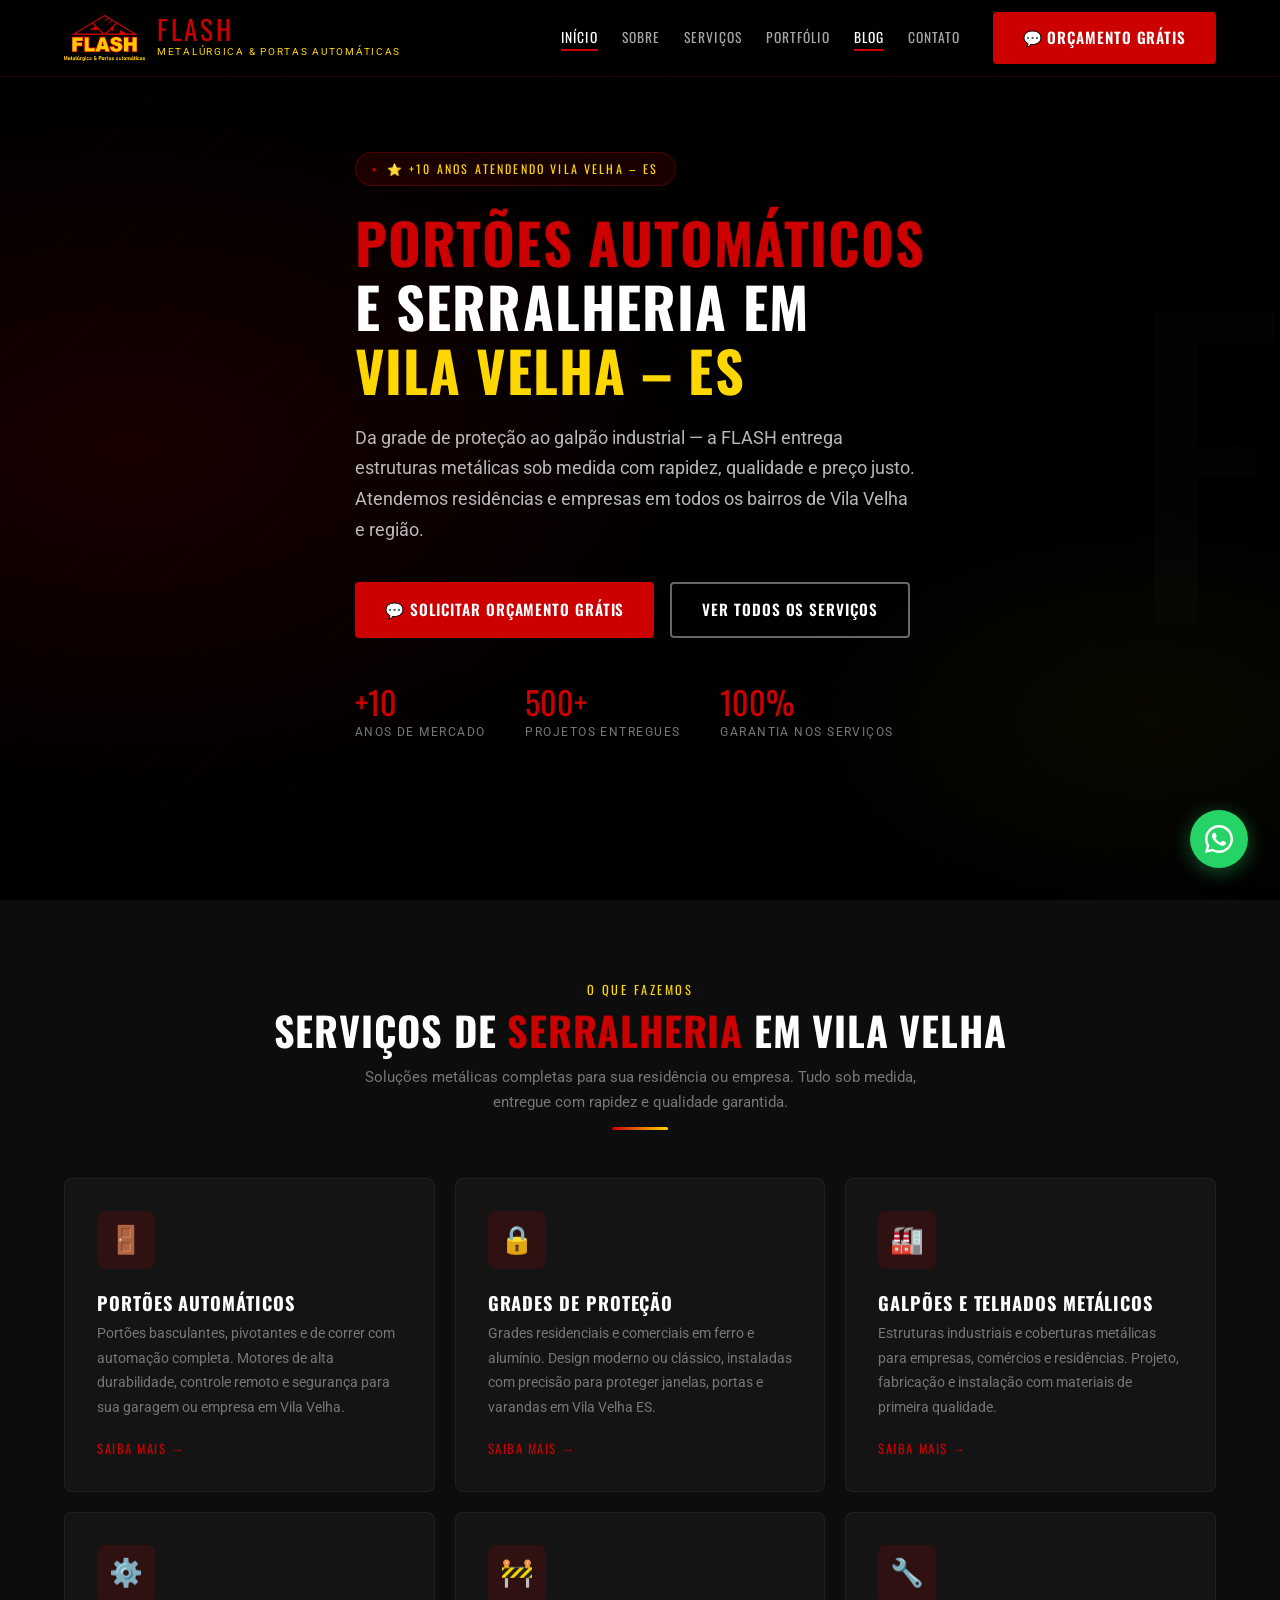
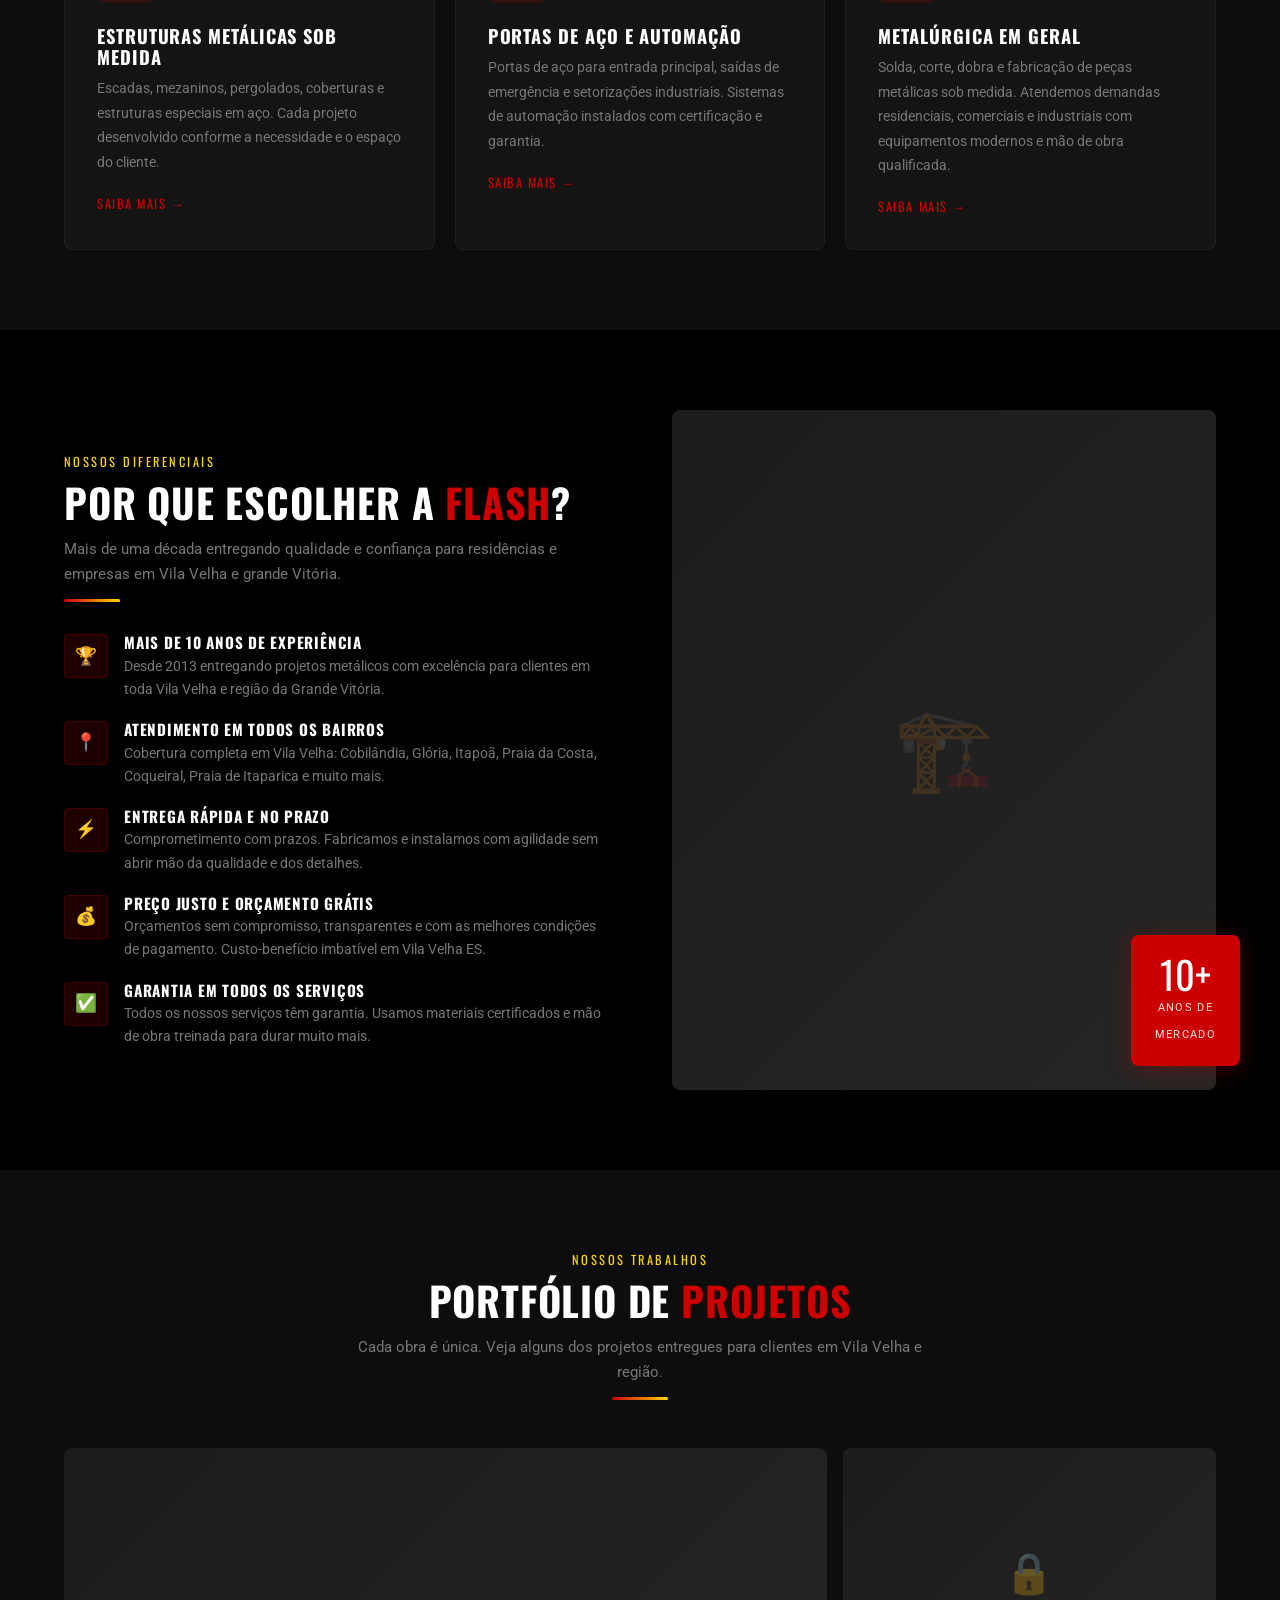
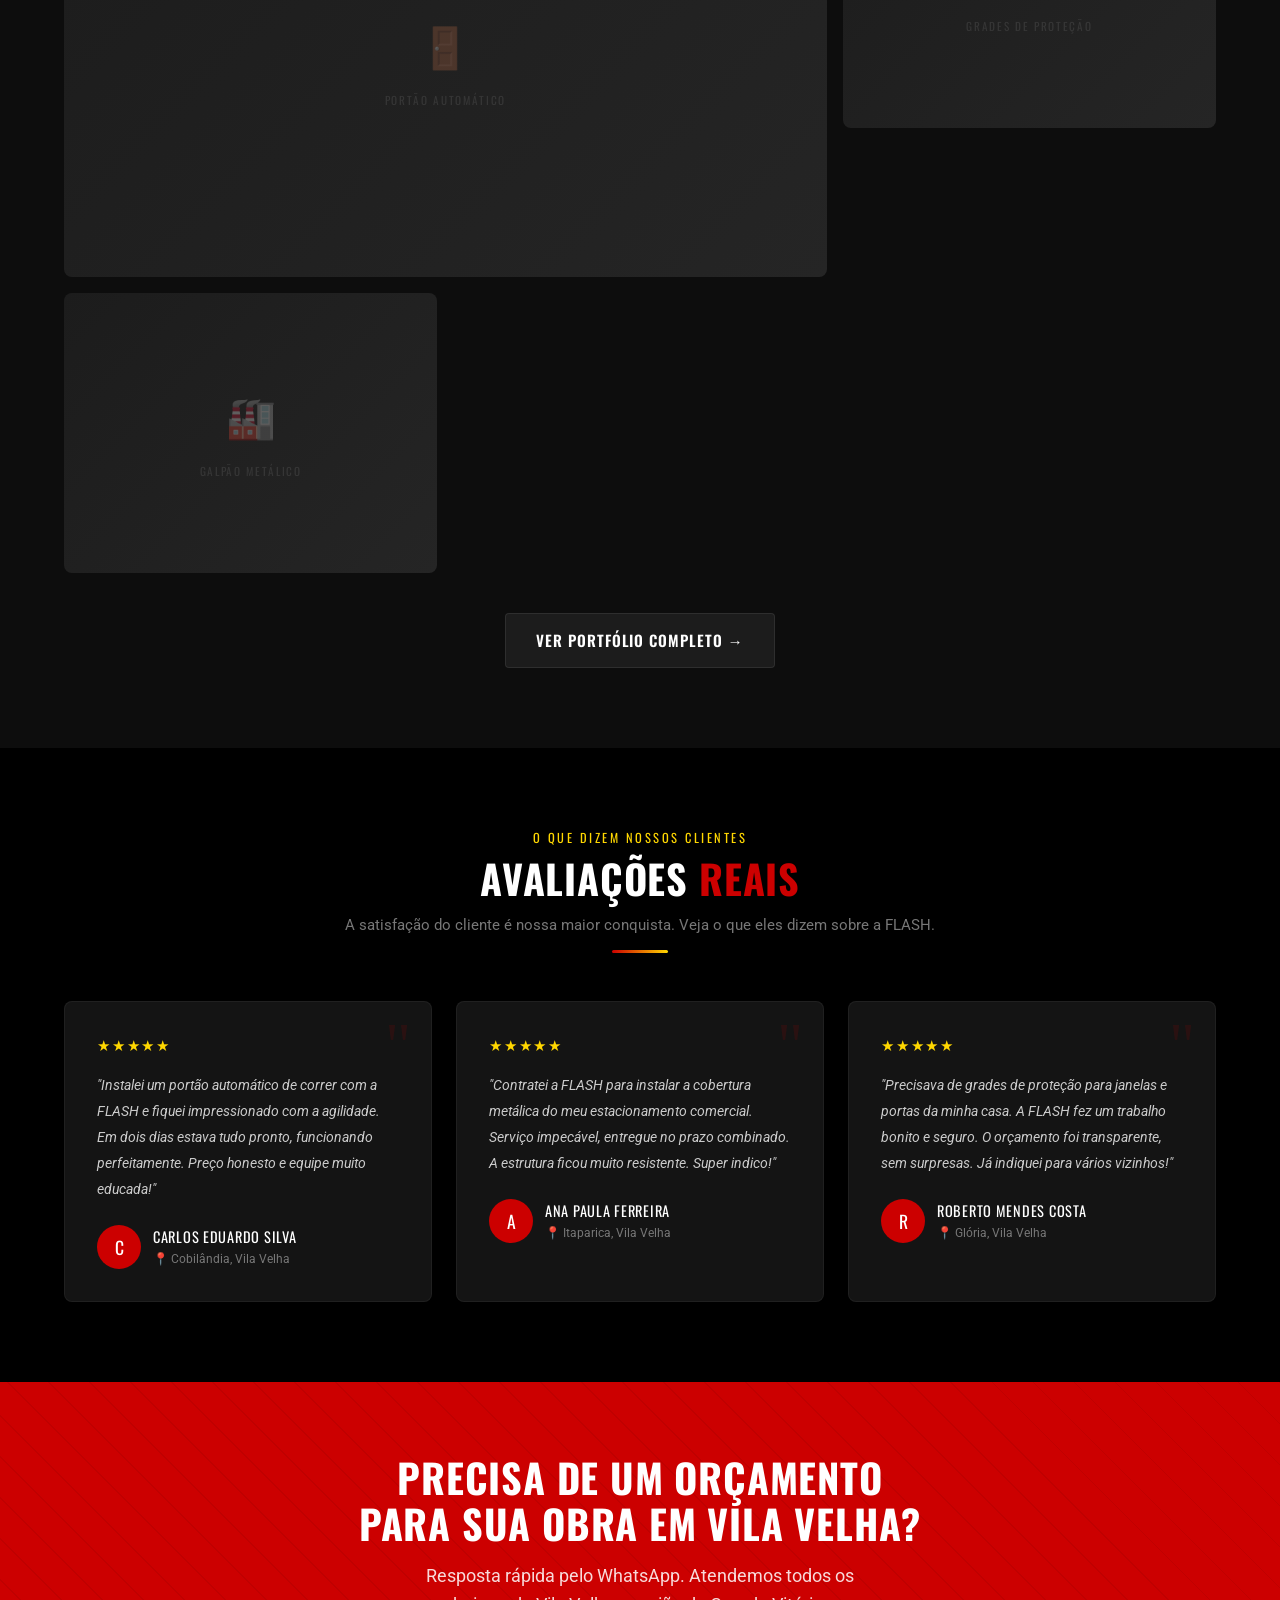
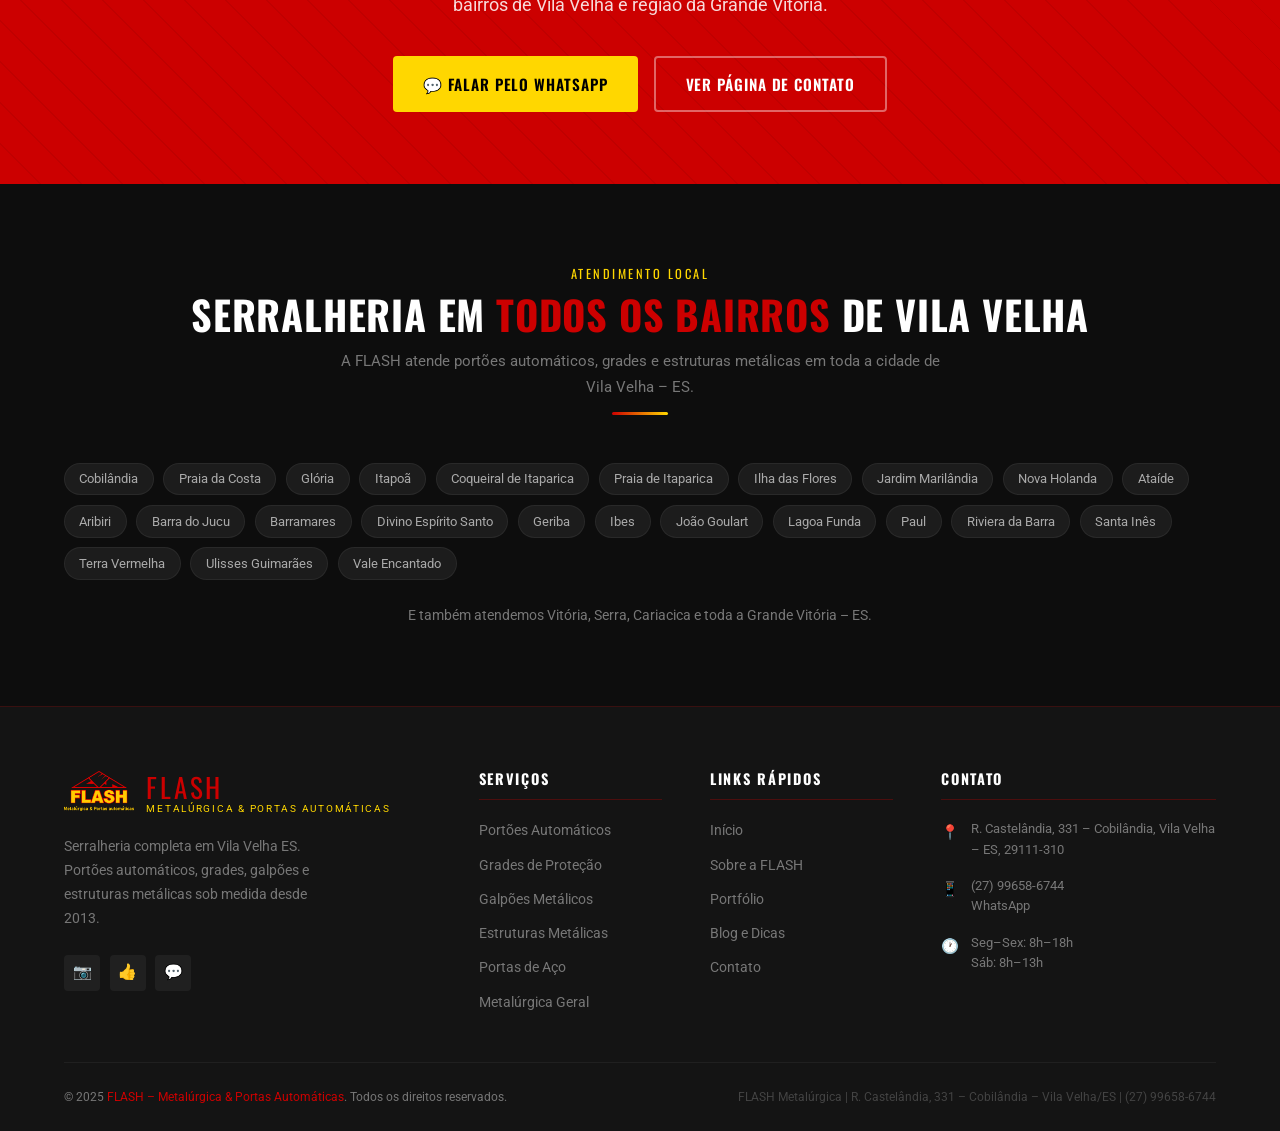
==== index.html @ f423963b "feat: site estático Flash Serralheria Site completo com páginas index, serviços, portfólio, sobre e " ====
<!DOCTYPE html>
<html lang="pt-BR">
<head>
  <meta charset="UTF-8">
  <meta name="viewport" content="width=device-width, initial-scale=1.0">
  <title>Serralheria em Vila Velha – FLASH Metalúrgica & Portas Automáticas</title>
  <meta name="description" content="Serralheria completa em Vila Velha ES. Portões automáticos, grades de proteção, galpões metálicos e estruturas sob medida. Mais de 10 anos de experiência. Orçamento grátis pelo WhatsApp.">
  <meta name="keywords" content="serralheria Vila Velha, portão automático Vila Velha, grades de proteção Vila Velha ES, metalúrgica Vila Velha ES, portão automático Cobilândia, serralheria ES">
  <link rel="canonical" href="https://flashmetalurgica.com.br/">
  <!-- Open Graph -->
  <meta property="og:title" content="FLASH – Serralheria & Portões Automáticos em Vila Velha ES">
  <meta property="og:description" content="Portões automáticos, grades, galpões e estruturas metálicas sob medida em Vila Velha ES. Mais de 10 anos de mercado. Orçamento grátis.">
  <meta property="og:type" content="website">
  <meta property="og:url" content="https://flashmetalurgica.com.br/">
  <meta property="og:locale" content="pt_BR">
  <!-- Schema LocalBusiness -->
  <script type="application/ld+json">
  {
    "@context": "https://schema.org",
    "@type": "LocalBusiness",
    "@id": "https://flashmetalurgica.com.br/#local-business",
    "name": "FLASH – Metalúrgica & Portas Automáticas",
    "image": "https://flashmetalurgica.com.br/assets/images/logo.png",
    "description": "Serralheria completa especializada em portões automáticos, grades, galpões, telhados e estruturas metálicas sob medida em Vila Velha ES.",
    "url": "https://flashmetalurgica.com.br/",
    "telephone": "+55-27-99658-6744",
    "priceRange": "$$",
    "address": {
      "@type": "PostalAddress",
      "streetAddress": "R. Castelândia, 331",
      "addressLocality": "Vila Velha",
      "addressRegion": "ES",
      "postalCode": "29111-310",
      "addressCountry": "BR"
    },
    "geo": {
      "@type": "GeoCoordinates",
      "latitude": -20.3605,
      "longitude": -40.3108
    },
    "openingHoursSpecification": [
      { "@type": "OpeningHoursSpecification", "dayOfWeek": ["Monday","Tuesday","Wednesday","Thursday","Friday"], "opens": "08:00", "closes": "18:00" },
      { "@type": "OpeningHoursSpecification", "dayOfWeek": "Saturday", "opens": "08:00", "closes": "13:00" }
    ],
    "sameAs": [],
    "hasMap": "https://maps.google.com/?q=R.+Castelândia,+331,+Cobilândia,+Vila+Velha,+ES",
    "areaServed": { "@type": "City", "name": "Vila Velha" },
    "serviceType": ["Serralheria", "Portões Automáticos", "Grades de Proteção", "Estruturas Metálicas", "Galpões Metálicos"]
  }
  </script>
  <link rel="stylesheet" href="assets/css/style.css">
  <link rel="icon" href="assets/images/favicon.ico" type="image/x-icon">
</head>
<body>

<!-- ===== HEADER ===== -->
<header class="site-header" id="site-header">
  <div class="container">
    <div class="header-inner">
      <a href="index.html" class="logo">
        <img src="assets/images/logo.png" alt="FLASH Metalúrgica e Portas Automáticas – Vila Velha ES" onerror="this.style.display='none'">
        <div class="logo-text">
          <span class="logo-name">FLASH</span>
          <span class="logo-sub">Metalúrgica &amp; Portas Automáticas</span>
        </div>
      </a>
      <nav class="main-nav" role="navigation" aria-label="Menu principal">
        <ul class="nav-links">
          <li><a href="index.html" class="active">Início</a></li>
          <li><a href="sobre.html">Sobre</a></li>
          <li><a href="servicos.html">Serviços</a></li>
          <li><a href="portfolio.html">Portfólio</a></li>
          <li><a href="blog/index.html">Blog</a></li>
          <li><a href="contato.html">Contato</a></li>
        </ul>
        <div class="nav-cta">
          <a href="https://wa.me/5527996586744?text=Olá%2C%20FLASH!%20Gostaria%20de%20um%20orçamento." class="btn btn-primary" target="_blank" rel="noopener">
            💬 Orçamento Grátis
          </a>
        </div>
      </nav>
      <button class="hamburger" aria-label="Abrir menu" aria-expanded="false">
        <span></span><span></span><span></span>
      </button>
    </div>
  </div>
</header>

<!-- ===== HERO ===== -->
<section class="hero" id="inicio">
  <!-- Vídeo de fundo: coloque o arquivo em assets/video/hero.mp4 -->
  <video class="hero-video" autoplay muted loop playsinline poster="assets/images/hero-poster.jpg">
    <source src="assets/video/hero.mp4" type="video/mp4">
  </video>
  <div class="hero-video-overlay" aria-hidden="true"></div>
  <div class="hero-bg" aria-hidden="true"></div>
  <div class="container">
    <div class="hero-content">
      <div class="hero-badge">⭐ +10 Anos Atendendo Vila Velha – ES</div>
      <h1>
        <span class="r">Portões Automáticos</span><br>
        e Serralheria em<br>
        <span class="y">Vila Velha – ES</span>
      </h1>
      <p class="hero-desc">
        Da grade de proteção ao galpão industrial — a FLASH entrega estruturas metálicas sob medida com rapidez, qualidade e preço justo. Atendemos residências e empresas em todos os bairros de Vila Velha e região.
      </p>
      <div class="hero-ctas">
        <a href="https://wa.me/5527996586744?text=Olá%2C%20FLASH!%20Quero%20solicitar%20um%20orçamento." class="btn btn-primary" target="_blank" rel="noopener">
          💬 Solicitar Orçamento Grátis
        </a>
        <a href="servicos.html" class="btn btn-outline">Ver Todos os Serviços</a>
      </div>
      <div class="hero-stats">
        <div>
          <span class="stat-val">+10</span>
          <span class="stat-lbl">Anos de Mercado</span>
        </div>
        <div>
          <span class="stat-val">500+</span>
          <span class="stat-lbl">Projetos Entregues</span>
        </div>
        <div>
          <span class="stat-val">100%</span>
          <span class="stat-lbl">Garantia nos Serviços</span>
        </div>
      </div>
    </div>
  </div>
  <div class="hero-deco" aria-hidden="true">F</div>
</section>

<!-- ===== SERVIÇOS ===== -->
<section class="services-sec" id="servicos">
  <div class="container">
    <div class="sec-center fade-up">
      <span class="sec-label">O que fazemos</span>
      <h2 class="sec-title">Serviços de <span>Serralheria</span> em Vila Velha</h2>
      <p class="sec-desc">Soluções metálicas completas para sua residência ou empresa. Tudo sob medida, entregue com rapidez e qualidade garantida.</p>
      <div class="divider"></div>
    </div>
    <div class="services-grid">
      <div class="svc-card fade-up">
        <div class="svc-icon">🚪</div>
        <h3 class="svc-title">Portões Automáticos</h3>
        <p class="svc-desc">Portões basculantes, pivotantes e de correr com automação completa. Motores de alta durabilidade, controle remoto e segurança para sua garagem ou empresa em Vila Velha.</p>
        <a href="servicos.html#portoes" class="svc-link">Saiba mais →</a>
      </div>
      <div class="svc-card fade-up">
        <div class="svc-icon">🔒</div>
        <h3 class="svc-title">Grades de Proteção</h3>
        <p class="svc-desc">Grades residenciais e comerciais em ferro e alumínio. Design moderno ou clássico, instaladas com precisão para proteger janelas, portas e varandas em Vila Velha ES.</p>
        <a href="servicos.html#grades" class="svc-link">Saiba mais →</a>
      </div>
      <div class="svc-card fade-up">
        <div class="svc-icon">🏭</div>
        <h3 class="svc-title">Galpões e Telhados Metálicos</h3>
        <p class="svc-desc">Estruturas industriais e coberturas metálicas para empresas, comércios e residências. Projeto, fabricação e instalação com materiais de primeira qualidade.</p>
        <a href="servicos.html#galpoes" class="svc-link">Saiba mais →</a>
      </div>
      <div class="svc-card fade-up">
        <div class="svc-icon">⚙️</div>
        <h3 class="svc-title">Estruturas Metálicas Sob Medida</h3>
        <p class="svc-desc">Escadas, mezaninos, pergolados, coberturas e estruturas especiais em aço. Cada projeto desenvolvido conforme a necessidade e o espaço do cliente.</p>
        <a href="servicos.html#estruturas" class="svc-link">Saiba mais →</a>
      </div>
      <div class="svc-card fade-up">
        <div class="svc-icon">🚧</div>
        <h3 class="svc-title">Portas de Aço e Automação</h3>
        <p class="svc-desc">Portas de aço para entrada principal, saídas de emergência e setorizações industriais. Sistemas de automação instalados com certificação e garantia.</p>
        <a href="servicos.html#portas" class="svc-link">Saiba mais →</a>
      </div>
      <div class="svc-card fade-up">
        <div class="svc-icon">🔧</div>
        <h3 class="svc-title">Metalúrgica em Geral</h3>
        <p class="svc-desc">Solda, corte, dobra e fabricação de peças metálicas sob medida. Atendemos demandas residenciais, comerciais e industriais com equipamentos modernos e mão de obra qualificada.</p>
        <a href="servicos.html" class="svc-link">Saiba mais →</a>
      </div>
    </div>
  </div>
</section>

<!-- ===== POR QUE ESCOLHER A FLASH ===== -->
<section class="why-sec" id="diferenciais">
  <div class="container">
    <div class="why-grid">
      <div class="why-text">
        <div class="sec-center" style="text-align:left;">
          <span class="sec-label">Nossos diferenciais</span>
          <h2 class="sec-title">Por que escolher a <span>FLASH</span>?</h2>
          <p class="sec-desc" style="margin:0;">Mais de uma década entregando qualidade e confiança para residências e empresas em Vila Velha e grande Vitória.</p>
          <div class="divider divider-left"></div>
        </div>
        <ul class="why-list">
          <li class="why-item fade-up">
            <div class="why-icon">🏆</div>
            <div>
              <h4>Mais de 10 Anos de Experiência</h4>
              <p>Desde 2013 entregando projetos metálicos com excelência para clientes em toda Vila Velha e região da Grande Vitória.</p>
            </div>
          </li>
          <li class="why-item fade-up">
            <div class="why-icon">📍</div>
            <div>
              <h4>Atendimento em Todos os Bairros</h4>
              <p>Cobertura completa em Vila Velha: Cobilândia, Glória, Itapoã, Praia da Costa, Coqueiral, Praia de Itaparica e muito mais.</p>
            </div>
          </li>
          <li class="why-item fade-up">
            <div class="why-icon">⚡</div>
            <div>
              <h4>Entrega Rápida e no Prazo</h4>
              <p>Comprometimento com prazos. Fabricamos e instalamos com agilidade sem abrir mão da qualidade e dos detalhes.</p>
            </div>
          </li>
          <li class="why-item fade-up">
            <div class="why-icon">💰</div>
            <div>
              <h4>Preço Justo e Orçamento Grátis</h4>
              <p>Orçamentos sem compromisso, transparentes e com as melhores condições de pagamento. Custo-benefício imbatível em Vila Velha ES.</p>
            </div>
          </li>
          <li class="why-item fade-up">
            <div class="why-icon">✅</div>
            <div>
              <h4>Garantia em Todos os Serviços</h4>
              <p>Todos os nossos serviços têm garantia. Usamos materiais certificados e mão de obra treinada para durar muito mais.</p>
            </div>
          </li>
        </ul>
      </div>
      <div class="why-visual">
        <div class="why-img-box">🏗️</div>
        <div class="why-badge-box">
          <span class="why-badge-num">10+</span>
          <span class="why-badge-text">Anos de<br>Mercado</span>
        </div>
      </div>
    </div>
  </div>
</section>

<!-- ===== PORTFÓLIO (preview) ===== -->
<section class="portfolio-sec" id="portfolio">
  <div class="container">
    <div class="sec-center fade-up">
      <span class="sec-label">Nossos trabalhos</span>
      <h2 class="sec-title">Portfólio de <span>Projetos</span></h2>
      <p class="sec-desc">Cada obra é única. Veja alguns dos projetos entregues para clientes em Vila Velha e região.</p>
      <div class="divider"></div>
    </div>
    <div class="portfolio-grid">
      <div class="port-item fade-up" data-cat="portoes">
        <div class="port-placeholder"><span class="icon">🚪</span><span class="label">Portão Automático</span></div>
        <div class="port-overlay">
          <span class="port-tag">Portões Automáticos</span>
          <span class="port-title">Portão de Correr — Cobilândia</span>
        </div>
      </div>
      <div class="port-item fade-up" data-cat="grades">
        <div class="port-placeholder"><span class="icon">🔒</span><span class="label">Grades de Proteção</span></div>
        <div class="port-overlay">
          <span class="port-tag">Grades de Proteção</span>
          <span class="port-title">Grades Residenciais — Glória</span>
        </div>
      </div>
      <div class="port-item fade-up" data-cat="galpoes">
        <div class="port-placeholder"><span class="icon">🏭</span><span class="label">Galpão Metálico</span></div>
        <div class="port-overlay">
          <span class="port-tag">Galpões Metálicos</span>
          <span class="port-title">Cobertura Industrial — Vila Velha</span>
        </div>
      </div>
    </div>
    <div style="text-align:center; margin-top:2.5rem;" class="fade-up">
      <a href="portfolio.html" class="btn btn-dark">Ver Portfólio Completo →</a>
    </div>
  </div>
</section>

<!-- ===== DEPOIMENTOS ===== -->
<section class="testimonials-sec" id="depoimentos">
  <div class="container">
    <div class="sec-center fade-up">
      <span class="sec-label">O que dizem nossos clientes</span>
      <h2 class="sec-title">Avaliações <span>Reais</span></h2>
      <p class="sec-desc">A satisfação do cliente é nossa maior conquista. Veja o que eles dizem sobre a FLASH.</p>
      <div class="divider"></div>
    </div>
    <div class="testi-grid">
      <div class="testi-card fade-up">
        <div class="testi-stars">★★★★★</div>
        <p class="testi-text">"Instalei um portão automático de correr com a FLASH e fiquei impressionado com a agilidade. Em dois dias estava tudo pronto, funcionando perfeitamente. Preço honesto e equipe muito educada!"</p>
        <div class="testi-author">
          <div class="testi-avatar">C</div>
          <div>
            <div class="testi-name">Carlos Eduardo Silva</div>
            <div class="testi-loc">📍 Cobilândia, Vila Velha</div>
          </div>
        </div>
      </div>
      <div class="testi-card fade-up">
        <div class="testi-stars">★★★★★</div>
        <p class="testi-text">"Contratei a FLASH para instalar a cobertura metálica do meu estacionamento comercial. Serviço impecável, entregue no prazo combinado. A estrutura ficou muito resistente. Super indico!"</p>
        <div class="testi-author">
          <div class="testi-avatar">A</div>
          <div>
            <div class="testi-name">Ana Paula Ferreira</div>
            <div class="testi-loc">📍 Itaparica, Vila Velha</div>
          </div>
        </div>
      </div>
      <div class="testi-card fade-up">
        <div class="testi-stars">★★★★★</div>
        <p class="testi-text">"Precisava de grades de proteção para janelas e portas da minha casa. A FLASH fez um trabalho bonito e seguro. O orçamento foi transparente, sem surpresas. Já indiquei para vários vizinhos!"</p>
        <div class="testi-author">
          <div class="testi-avatar">R</div>
          <div>
            <div class="testi-name">Roberto Mendes Costa</div>
            <div class="testi-loc">📍 Glória, Vila Velha</div>
          </div>
        </div>
      </div>
    </div>
  </div>
</section>

<!-- ===== CTA ===== -->
<section class="cta-sec">
  <div class="container">
    <div class="cta-inner">
      <h2>Precisa de um orçamento<br>para sua obra em Vila Velha?</h2>
      <p>Resposta rápida pelo WhatsApp. Atendemos todos os bairros de Vila Velha e região da Grande Vitória.</p>
      <div class="cta-btns">
        <a href="https://wa.me/5527996586744?text=Olá%20FLASH!%20Quero%20solicitar%20orçamento." class="btn btn-secondary" target="_blank" rel="noopener">
          💬 Falar pelo WhatsApp
        </a>
        <a href="contato.html" class="btn btn-outline">Ver Página de Contato</a>
      </div>
    </div>
  </div>
</section>

<!-- ===== ÁREA DE ATENDIMENTO (SEO local) ===== -->
<section class="local-sec">
  <div class="container">
    <div class="sec-center fade-up">
      <span class="sec-label">Atendimento local</span>
      <h2 class="sec-title">Serralheria em <span>Todos os Bairros</span> de Vila Velha</h2>
      <p class="sec-desc">A FLASH atende portões automáticos, grades e estruturas metálicas em toda a cidade de Vila Velha – ES.</p>
      <div class="divider"></div>
    </div>
    <div class="bairros-list fade-up">
      <span class="bairro-tag">Cobilândia</span>
      <span class="bairro-tag">Praia da Costa</span>
      <span class="bairro-tag">Glória</span>
      <span class="bairro-tag">Itapoã</span>
      <span class="bairro-tag">Coqueiral de Itaparica</span>
      <span class="bairro-tag">Praia de Itaparica</span>
      <span class="bairro-tag">Ilha das Flores</span>
      <span class="bairro-tag">Jardim Marilândia</span>
      <span class="bairro-tag">Nova Holanda</span>
      <span class="bairro-tag">Ataíde</span>
      <span class="bairro-tag">Aribiri</span>
      <span class="bairro-tag">Barra do Jucu</span>
      <span class="bairro-tag">Barramares</span>
      <span class="bairro-tag">Divino Espírito Santo</span>
      <span class="bairro-tag">Geriba</span>
      <span class="bairro-tag">Ibes</span>
      <span class="bairro-tag">João Goulart</span>
      <span class="bairro-tag">Lagoa Funda</span>
      <span class="bairro-tag">Paul</span>
      <span class="bairro-tag">Riviera da Barra</span>
      <span class="bairro-tag">Santa Inês</span>
      <span class="bairro-tag">Terra Vermelha</span>
      <span class="bairro-tag">Ulisses Guimarães</span>
      <span class="bairro-tag">Vale Encantado</span>
    </div>
    <p style="text-align:center; color:var(--gray-500); font-size:.85rem; margin-top:1.5rem;">
      E também atendemos Vitória, Serra, Cariacica e toda a Grande Vitória – ES.
    </p>
  </div>
</section>

<!-- ===== FOOTER ===== -->
<footer class="site-footer" itemscope itemtype="https://schema.org/LocalBusiness">
  <div class="container">
    <div class="footer-grid">
      <div>
        <div class="logo">
          <img src="assets/images/logo.png" alt="FLASH Metalúrgica" onerror="this.style.display='none'" style="height:40px; margin-bottom:.5rem;">
          <div class="logo-text">
            <span class="logo-name" itemprop="name">FLASH</span>
            <span class="logo-sub">Metalúrgica &amp; Portas Automáticas</span>
          </div>
        </div>
        <p class="footer-desc">Serralheria completa em Vila Velha ES. Portões automáticos, grades, galpões e estruturas metálicas sob medida desde 2013.</p>
        <div class="footer-social">
          <a href="#" class="soc-link" aria-label="Instagram" title="Instagram">📷</a>
          <a href="#" class="soc-link" aria-label="Facebook" title="Facebook">👍</a>
          <a href="https://wa.me/5527996586744" class="soc-link" aria-label="WhatsApp" title="WhatsApp" target="_blank" rel="noopener">💬</a>
        </div>
      </div>
      <div>
        <h4 class="foot-col-title">Serviços</h4>
        <ul class="foot-links">
          <li><a href="servicos.html#portoes">Portões Automáticos</a></li>
          <li><a href="servicos.html#grades">Grades de Proteção</a></li>
          <li><a href="servicos.html#galpoes">Galpões Metálicos</a></li>
          <li><a href="servicos.html#estruturas">Estruturas Metálicas</a></li>
          <li><a href="servicos.html#portas">Portas de Aço</a></li>
          <li><a href="servicos.html">Metalúrgica Geral</a></li>
        </ul>
      </div>
      <div>
        <h4 class="foot-col-title">Links Rápidos</h4>
        <ul class="foot-links">
          <li><a href="index.html">Início</a></li>
          <li><a href="sobre.html">Sobre a FLASH</a></li>
          <li><a href="portfolio.html">Portfólio</a></li>
          <li><a href="blog/index.html">Blog e Dicas</a></li>
          <li><a href="contato.html">Contato</a></li>
        </ul>
      </div>
      <div>
        <h4 class="foot-col-title">Contato</h4>
        <div class="foot-contact-item">
          <span class="foot-ico">📍</span>
          <div class="foot-txt" itemprop="address" itemscope itemtype="https://schema.org/PostalAddress">
            <span itemprop="streetAddress">R. Castelândia, 331</span> – <span itemprop="addressLocality">Cobilândia, Vila Velha</span> – <span itemprop="addressRegion">ES</span>, <span itemprop="postalCode">29111-310</span>
          </div>
        </div>
        <div class="foot-contact-item">
          <span class="foot-ico">📱</span>
          <div class="foot-txt">
            <a href="tel:+5527996586744" itemprop="telephone">(27) 99658-6744</a><br>
            <a href="https://wa.me/5527996586744" target="_blank" rel="noopener">WhatsApp</a>
          </div>
        </div>
        <div class="foot-contact-item">
          <span class="foot-ico">🕐</span>
          <div class="foot-txt">Seg–Sex: 8h–18h<br>Sáb: 8h–13h</div>
        </div>
      </div>
    </div>
    <div class="footer-bottom">
      <p class="foot-copy">© 2025 <a href="index.html">FLASH – Metalúrgica &amp; Portas Automáticas</a>. Todos os direitos reservados.</p>
      <p class="foot-nap">FLASH Metalúrgica | R. Castelândia, 331 – Cobilândia – Vila Velha/ES | (27) 99658-6744</p>
    </div>
  </div>
</footer>

<!-- ===== WhatsApp Flutuante ===== -->
<div class="wpp-float">
  <span class="wpp-tip">Solicitar orçamento grátis!</span>
  <a href="https://wa.me/5527996586744?text=Olá%2C%20FLASH!%20Quero%20solicitar%20um%20orçamento." class="wpp-btn" target="_blank" rel="noopener" aria-label="Falar pelo WhatsApp">
    <svg viewBox="0 0 32 32" xmlns="http://www.w3.org/2000/svg"><path d="M16 0C7.163 0 0 7.163 0 16c0 2.822.733 5.476 2.014 7.789L0 32l8.417-2.006A15.925 15.925 0 0016 32c8.837 0 16-7.163 16-16S24.837 0 16 0zm0 29.2a13.16 13.16 0 01-6.716-1.836l-.48-.285-4.997 1.19 1.261-4.863-.312-.498A13.159 13.159 0 012.8 16C2.8 8.706 8.706 2.8 16 2.8S29.2 8.706 29.2 16 23.294 29.2 16 29.2zm7.23-9.852c-.396-.198-2.343-1.155-2.706-1.287-.363-.132-.627-.198-.891.198-.264.396-1.022 1.287-1.253 1.551-.23.264-.461.297-.857.099-.396-.198-1.672-.616-3.184-1.964-1.177-1.049-1.97-2.344-2.201-2.74-.23-.396-.024-.61.174-.807.178-.178.396-.462.594-.693.198-.231.264-.396.396-.66.132-.264.066-.495-.033-.693-.099-.198-.891-2.15-1.22-2.942-.322-.772-.649-.667-.891-.679l-.759-.013c-.264 0-.693.099-1.056.495-.363.396-1.385 1.353-1.385 3.3s1.418 3.828 1.616 4.092c.198.264 2.79 4.261 6.759 5.979.945.407 1.682.65 2.256.832.948.302 1.811.259 2.493.157.76-.113 2.343-.958 2.673-1.883.33-.924.33-1.716.231-1.882-.099-.165-.363-.264-.759-.462z"/></svg>
  </a>
</div>

<script src="assets/js/main.js"></script>
</body>
</html>
---- assets/css/style.css ----
/* ============================================================
   FLASH – Metalúrgica & Portas Automáticas
   style.css — Design System Completo
   Cor: #CC0000 / #FFD700 / #000000
   Font: Oswald + Roboto
   ============================================================ */

@import url('https://fonts.googleapis.com/css2?family=Oswald:wght@400;500;600;700&family=Roboto:ital,wght@0,400;0,500;1,400&display=swap');

/* ==================== VARIABLES ==================== */
:root {
  --red:        #CC0000;
  --red-dark:   #990000;
  --red-light:  rgba(204,0,0,0.15);
  --yellow:     #FFD700;
  --yellow-dim: rgba(255,215,0,0.15);
  --black:      #000000;
  --dark:       #0d0d0d;
  --dark-2:     #141414;
  --dark-3:     #1c1c1c;
  --dark-4:     #252525;
  --white:      #ffffff;
  --gray-100:   #f0f0f0;
  --gray-400:   #aaaaaa;
  --gray-500:   #777777;
  --gray-600:   #555555;
  --green:      #25D366;
  --font-h:     'Oswald', sans-serif;
  --font-b:     'Roboto', sans-serif;
  --ease:       0.3s ease;
  --shadow:     0 4px 24px rgba(0,0,0,0.4);
  --shadow-r:   0 4px 24px rgba(204,0,0,0.3);
  --r:          4px;
  --r-lg:       8px;
  --max-w:      1200px;
}

/* ==================== RESET ==================== */
*, *::before, *::after { margin: 0; padding: 0; box-sizing: border-box; }
html { scroll-behavior: smooth; font-size: 16px; -webkit-tap-highlight-color: transparent; }
body { font-family: var(--font-b); background: var(--black); color: var(--white); line-height: 1.65; overflow-x: hidden; }
img { max-width: 100%; height: auto; display: block; }
a { text-decoration: none; color: inherit; }
ul, ol { list-style: none; }
button { cursor: pointer; border: none; background: none; font-family: inherit; }
input, select, textarea { font-family: inherit; }

/* ==================== TYPOGRAPHY ==================== */
h1, h2, h3, h4, h5, h6 {
  font-family: var(--font-h);
  text-transform: uppercase;
  letter-spacing: 0.02em;
  line-height: 1.15;
}
h1 { font-size: clamp(2rem,   5vw, 3.5rem); }
h2 { font-size: clamp(1.75rem,4vw, 2.5rem); }
h3 { font-size: clamp(1.2rem, 3vw, 1.75rem); }

/* ==================== LAYOUT ==================== */
.container {
  max-width: var(--max-w);
  margin: 0 auto;
  padding: 0 1.5rem;
}
section { padding: 5rem 0; }

/* Section header */
.sec-label {
  display: block;
  font-family: var(--font-h);
  font-size: .78rem;
  letter-spacing: .2em;
  text-transform: uppercase;
  color: var(--yellow);
  margin-bottom: .4rem;
}
.sec-title { margin-bottom: .75rem; }
.sec-title span { color: var(--red); }
.sec-desc { color: var(--gray-500); max-width: 600px; margin: 0 auto; font-size: .95rem; }
.sec-center { text-align: center; margin-bottom: 3rem; }
.divider {
  width: 56px; height: 3px;
  background: linear-gradient(90deg, var(--red), var(--yellow));
  margin: .75rem auto 0;
  border-radius: 2px;
}
.divider-left { margin-left: 0; }

/* ==================== BUTTONS ==================== */
.btn {
  display: inline-flex; align-items: center; gap: .5rem;
  padding: .85rem 1.875rem;
  font-family: var(--font-h); font-size: .95rem; font-weight: 600;
  letter-spacing: .06em; text-transform: uppercase;
  border-radius: var(--r); transition: var(--ease);
  white-space: nowrap;
}
.btn-primary  { background: var(--red);    color: var(--white); }
.btn-primary:hover  { background: var(--red-dark); transform: translateY(-2px); box-shadow: var(--shadow-r); }
.btn-secondary{ background: var(--yellow); color: var(--black); }
.btn-secondary:hover{ background: #ffe44d;  transform: translateY(-2px); }
.btn-outline  { background: transparent; color: var(--white); border: 2px solid rgba(255,255,255,.4); }
.btn-outline:hover  { border-color: var(--white); background: rgba(255,255,255,.08); transform: translateY(-2px); }
.btn-wpp      { background: var(--green);  color: var(--white); }
.btn-wpp:hover      { background: #1da851;  transform: translateY(-2px); }
.btn-dark     { background: var(--dark-3); color: var(--white); border: 1px solid rgba(255,255,255,.08); }
.btn-dark:hover     { background: var(--dark-4); }
.btn-sm { padding: .55rem 1.2rem; font-size: .78rem; }
.btn-icon { width: 38px; height: 38px; padding: 0; justify-content: center; }

/* ==================== HEADER ==================== */
.site-header {
  position: fixed; top: 0; left: 0; right: 0; z-index: 1000;
  background: rgba(0,0,0,.94);
  backdrop-filter: blur(12px);
  border-bottom: 1px solid rgba(204,0,0,.18);
  transition: box-shadow var(--ease);
}
.site-header.scrolled { box-shadow: 0 2px 40px rgba(204,0,0,.15); }
.header-inner {
  display: flex; align-items: center; justify-content: space-between;
  height: 76px;
}
.logo { display: flex; align-items: center; gap: .75rem; }
.logo img { height: 46px; width: auto; }
.logo-text { display: flex; flex-direction: column; }
.logo-name  { font-family: var(--font-h); font-size: 1.7rem; color: var(--red); letter-spacing: .1em; line-height: 1; }
.logo-sub   { font-size: .6rem; color: var(--yellow); letter-spacing: .18em; text-transform: uppercase; }

.main-nav { display: flex; align-items: center; gap: 2rem; }
.nav-links { display: flex; gap: 1.5rem; }
.nav-links a {
  font-family: var(--font-h); font-size: .85rem; letter-spacing: .08em;
  text-transform: uppercase; color: rgba(255,255,255,.65);
  position: relative; transition: color var(--ease);
}
.nav-links a::after {
  content: ''; position: absolute; bottom: -4px; left: 0;
  width: 0; height: 2px; background: var(--red); transition: width var(--ease);
}
.nav-links a:hover, .nav-links a.active { color: var(--white); }
.nav-links a:hover::after, .nav-links a.active::after { width: 100%; }

.hamburger { display: none; flex-direction: column; gap: 5px; padding: 4px; }
.hamburger span { display: block; width: 24px; height: 2px; background: var(--white); transition: var(--ease); border-radius: 1px; }
.hamburger.open span:nth-child(1) { transform: translateY(7px) rotate(45deg); }
.hamburger.open span:nth-child(2) { opacity: 0; }
.hamburger.open span:nth-child(3) { transform: translateY(-7px) rotate(-45deg); }

/* ==================== HERO ==================== */
.hero {
  position: relative; min-height: 100vh;
  display: flex; align-items: center;
  background: var(--black); overflow: hidden; padding-top: 76px;
}

/* Vídeo de fundo */
.hero-video {
  position: absolute; inset: 0;
  width: 100%; height: 100%;
  object-fit: cover;
  z-index: 0;
  pointer-events: none;
}

/* Overlay escuro sobre o vídeo */
.hero-video-overlay {
  position: absolute; inset: 0; z-index: 1;
  background: linear-gradient(
    135deg,
    rgba(0,0,0,.80) 0%,
    rgba(0,0,0,.65) 50%,
    rgba(0,0,0,.75) 100%
  );
}

/* Garante que hero-bg e conteúdo fiquem acima do vídeo */
.hero-bg { z-index: 2; }
.hero .container { position: relative; z-index: 3; }
.hero-deco { z-index: 2; }

.hero-bg {
  position: absolute; inset: 0;
  background:
    radial-gradient(ellipse 70% 60% at 10% 50%, rgba(204,0,0,.12) 0%, transparent 70%),
    radial-gradient(ellipse 50% 40% at 90% 80%, rgba(255,215,0,.04) 0%, transparent 60%);
}
.hero-bg::before {
  content: ''; position: absolute; inset: 0;
  background: repeating-linear-gradient(-45deg, transparent, transparent 38px, rgba(204,0,0,.025) 38px, rgba(204,0,0,.025) 39px);
}
.hero-content { position: relative; z-index: 1; max-width: 700px; }

.hero-badge {
  display: inline-flex; align-items: center; gap: .5rem;
  background: rgba(204,0,0,.12); border: 1px solid rgba(204,0,0,.3);
  color: var(--yellow); font-family: var(--font-h);
  font-size: .75rem; letter-spacing: .18em; text-transform: uppercase;
  padding: .38rem 1rem; border-radius: 100px; margin-bottom: 1.5rem;
}
.hero-badge::before { content: '●'; color: var(--red); font-size: .5rem; }

.hero h1 { color: var(--white); margin-bottom: 1.25rem; }
.hero h1 .r { color: var(--red); }
.hero h1 .y { color: var(--yellow); }

.hero-desc { font-size: 1.1rem; color: rgba(255,255,255,.72); margin-bottom: 2.25rem; max-width: 560px; line-height: 1.75; }

.hero-ctas { display: flex; gap: 1rem; flex-wrap: wrap; margin-bottom: 3rem; }

.hero-stats { display: flex; gap: 2.5rem; flex-wrap: wrap; }
.stat-val { font-family: var(--font-h); font-size: 2rem; color: var(--red); line-height: 1; display: block; }
.stat-lbl { font-size: .75rem; color: var(--gray-500); text-transform: uppercase; letter-spacing: .12em; }

.hero-deco {
  position: absolute; right: 0; top: 50%; transform: translateY(-50%);
  width: 46%; max-width: 600px; pointer-events: none; z-index: 0;
  opacity: .04; font-size: 30vw; font-family: var(--font-h);
  color: var(--white); text-align: right; line-height: 1; user-select: none;
}

/* ==================== SERVICES ==================== */
.services-sec { background: var(--dark); }
.services-grid { display: grid; grid-template-columns: repeat(auto-fit, minmax(300px,1fr)); gap: 1.25rem; }

.svc-card {
  background: var(--dark-2); border: 1px solid rgba(255,255,255,.05);
  border-radius: var(--r-lg); padding: 2rem;
  position: relative; overflow: hidden; transition: var(--ease);
}
.svc-card::before {
  content: ''; position: absolute; top: 0; left: 0; right: 0; height: 3px;
  background: linear-gradient(90deg, var(--red), var(--yellow));
  transform: scaleX(0); transform-origin: left; transition: var(--ease);
}
.svc-card:hover { border-color: rgba(204,0,0,.25); transform: translateY(-5px); box-shadow: 0 12px 40px rgba(204,0,0,.12); }
.svc-card:hover::before { transform: scaleX(1); }

.svc-icon {
  width: 58px; height: 58px;
  background: var(--red-light); border-radius: var(--r-lg);
  display: flex; align-items: center; justify-content: center;
  font-size: 1.7rem; margin-bottom: 1.4rem; transition: var(--ease);
}
.svc-card:hover .svc-icon { background: rgba(204,0,0,.22); }

.svc-title { font-family: var(--font-h); font-size: 1.15rem; text-transform: uppercase; letter-spacing: .05em; margin-bottom: .6rem; }
.svc-desc  { color: var(--gray-500); font-size: .9rem; line-height: 1.7; margin-bottom: 1.1rem; }
.svc-link  { font-family: var(--font-h); font-size: .8rem; letter-spacing: .12em; text-transform: uppercase; color: var(--red); display: flex; align-items: center; gap: .4rem; transition: var(--ease); }
.svc-link:hover { color: var(--yellow); gap: .75rem; }

/* ==================== DIFERENCIAIS ==================== */
.why-sec { background: var(--black); }
.why-grid { display: grid; grid-template-columns: 1fr 1fr; gap: 4rem; align-items: center; }
.why-text .sec-center { text-align: left; margin-bottom: 1.5rem; }
.why-text .divider { margin-left: 0; }

.why-list { margin-top: 2rem; display: flex; flex-direction: column; gap: 1.25rem; }
.why-item { display: flex; gap: 1rem; align-items: flex-start; }
.why-icon {
  width: 44px; height: 44px; min-width: 44px;
  background: var(--red-light); border: 1px solid rgba(204,0,0,.2);
  border-radius: var(--r); display: flex; align-items: center; justify-content: center;
  font-size: 1.1rem; color: var(--yellow);
}
.why-item h4 { font-family: var(--font-h); font-size: .95rem; letter-spacing: .05em; text-transform: uppercase; margin-bottom: .2rem; }
.why-item p  { color: var(--gray-500); font-size: .875rem; }

.why-visual { position: relative; }
.why-img-box {
  border-radius: var(--r-lg); overflow: hidden; aspect-ratio: 4/5;
  background: var(--dark-3);
  background: linear-gradient(135deg, var(--dark-3) 0%, var(--dark-4) 100%);
  display: flex; align-items: center; justify-content: center;
  font-size: 5rem; color: rgba(204,0,0,.15);
}
.why-badge-box {
  position: absolute; bottom: 1.5rem; right: -1.5rem;
  background: var(--red); padding: 1.25rem 1.5rem;
  border-radius: var(--r-lg); text-align: center; box-shadow: var(--shadow-r);
}
.why-badge-num  { font-family: var(--font-h); font-size: 2.4rem; line-height: 1; display: block; }
.why-badge-text { font-size: .7rem; text-transform: uppercase; letter-spacing: .12em; opacity: .9; }

/* ==================== PORTFOLIO ==================== */
.portfolio-sec { background: var(--dark); }
.portfolio-grid { display: grid; grid-template-columns: repeat(3,1fr); gap: 1rem; }
.port-item {
  position: relative; border-radius: var(--r-lg); overflow: hidden;
  aspect-ratio: 4/3; background: var(--dark-3); cursor: pointer;
}
.port-item:first-child { grid-column: span 2; aspect-ratio: 16/9; }
.port-item img { width: 100%; height: 100%; object-fit: cover; transition: transform .5s ease; }
.port-overlay {
  position: absolute; inset: 0;
  background: linear-gradient(to top, rgba(0,0,0,.9) 0%, transparent 55%);
  display: flex; flex-direction: column; justify-content: flex-end; padding: 1.5rem;
  opacity: 0; transition: var(--ease);
}
.port-item:hover img { transform: scale(1.06); }
.port-item:hover .port-overlay { opacity: 1; }
.port-tag   { font-family: var(--font-h); font-size: .7rem; letter-spacing: .18em; text-transform: uppercase; color: var(--yellow); margin-bottom: .2rem; }
.port-title { font-family: var(--font-h); font-size: 1.05rem; text-transform: uppercase; color: var(--white); }
.port-placeholder {
  width: 100%; height: 100%;
  display: flex; flex-direction: column; align-items: center; justify-content: center;
  gap: .6rem; color: var(--gray-600);
  background: linear-gradient(135deg, var(--dark-3), var(--dark-4));
}
.port-placeholder .icon { font-size: 2.5rem; opacity: .3; }
.port-placeholder .label { font-family: var(--font-h); font-size: .7rem; letter-spacing: .15em; text-transform: uppercase; opacity: .4; }

/* ==================== TESTIMONIALS ==================== */
.testimonials-sec { background: var(--black); }
.testi-grid { display: grid; grid-template-columns: repeat(3,1fr); gap: 1.5rem; }
.testi-card {
  background: var(--dark-2); border: 1px solid rgba(255,255,255,.05);
  border-radius: var(--r-lg); padding: 2rem; position: relative;
}
.testi-card::before {
  content: '"'; position: absolute; top: .75rem; right: 1.25rem;
  font-family: Georgia,serif; font-size: 4rem; color: rgba(204,0,0,.12); line-height: 1;
}
.testi-stars { color: var(--yellow); font-size: .95rem; letter-spacing: .12em; margin-bottom: .9rem; }
.testi-text  { color: rgba(255,255,255,.78); font-size: .9rem; line-height: 1.8; margin-bottom: 1.4rem; font-style: italic; }
.testi-author { display: flex; align-items: center; gap: .75rem; }
.testi-avatar {
  width: 44px; height: 44px; border-radius: 50%; background: var(--red);
  display: flex; align-items: center; justify-content: center;
  font-family: var(--font-h); font-size: 1.1rem; color: var(--white); flex-shrink: 0;
}
.testi-name { font-family: var(--font-h); font-size: .9rem; text-transform: uppercase; letter-spacing: .05em; }
.testi-loc  { font-size: .77rem; color: var(--gray-500); }

/* ==================== CTA BAND ==================== */
.cta-sec {
  background: var(--red); position: relative; overflow: hidden; padding: 4.5rem 0;
}
.cta-sec::before {
  content: ''; position: absolute; inset: 0;
  background: repeating-linear-gradient(45deg, transparent, transparent 28px, rgba(0,0,0,.06) 28px, rgba(0,0,0,.06) 29px);
}
.cta-inner { position: relative; z-index: 1; text-align: center; }
.cta-sec h2 { color: var(--white); margin-bottom: 1rem; }
.cta-sec p  { color: rgba(255,255,255,.85); font-size: 1.1rem; margin-bottom: 2.25rem; max-width: 480px; margin-left: auto; margin-right: auto; }
.cta-btns { display: flex; gap: 1rem; justify-content: center; flex-wrap: wrap; }

/* ==================== LOCAL SEO SECTION ==================== */
.local-sec { background: var(--dark); }
.bairros-list {
  display: flex; flex-wrap: wrap; gap: .6rem;
  margin-top: 2rem;
}
.bairro-tag {
  background: var(--dark-3); border: 1px solid rgba(255,255,255,.06);
  border-radius: 100px; padding: .3rem .9rem;
  font-size: .8rem; color: var(--gray-400);
  transition: var(--ease);
}
.bairro-tag:hover { border-color: var(--red); color: var(--white); }

/* ==================== CONTACT FORM ==================== */
.contact-sec { background: var(--dark); }
.contact-grid { display: grid; grid-template-columns: 1fr 1.5fr; gap: 3rem; }
.contact-info { }
.contact-item { display: flex; gap: 1rem; align-items: flex-start; margin-bottom: 1.5rem; }
.contact-ico {
  width: 48px; height: 48px; min-width: 48px;
  background: var(--red-light); border-radius: var(--r);
  display: flex; align-items: center; justify-content: center;
  font-size: 1.2rem; color: var(--red);
}
.contact-lbl { font-family: var(--font-h); font-size: .8rem; letter-spacing: .12em; text-transform: uppercase; color: var(--yellow); margin-bottom: .2rem; }
.contact-val { color: var(--white); font-size: .95rem; }
.contact-val a { color: var(--white); } .contact-val a:hover { color: var(--red); }

.form-box {
  background: var(--dark-2); border: 1px solid rgba(255,255,255,.06);
  border-radius: var(--r-lg); padding: 2.5rem;
}
.form-box-title { font-family: var(--font-h); font-size: 1.4rem; text-transform: uppercase; letter-spacing: .04em; margin-bottom: .4rem; }
.form-box-sub   { color: var(--gray-500); font-size: .85rem; margin-bottom: 2rem; }
.form-group { margin-bottom: 1.2rem; }
.form-group label { display: block; font-family: var(--font-h); font-size: .72rem; letter-spacing: .12em; text-transform: uppercase; color: var(--gray-500); margin-bottom: .4rem; }
.form-group input,
.form-group select,
.form-group textarea {
  width: 100%; padding: .85rem 1rem;
  background: var(--dark-3); border: 1px solid rgba(255,255,255,.08);
  border-radius: var(--r); color: var(--white); font-size: .9rem;
  transition: border-color var(--ease); outline: none;
}
.form-group input:focus,
.form-group select:focus,
.form-group textarea:focus { border-color: var(--red); box-shadow: 0 0 0 3px rgba(204,0,0,.08); }
.form-group select option { background: var(--dark-3); }
.form-group textarea { resize: vertical; min-height: 120px; }
.form-row { display: grid; grid-template-columns: 1fr 1fr; gap: 1rem; }

/* ==================== MAP ==================== */
.map-sec { background: var(--black); padding: 0; border-top: 3px solid var(--red); }
.map-sec iframe { width: 100%; height: 420px; border: none; display: block; filter: grayscale(15%) invert(92%) hue-rotate(180deg) brightness(.85); }

/* ==================== FOOTER ==================== */
.site-footer {
  background: var(--dark-2);
  border-top: 1px solid rgba(204,0,0,.2);
  padding: 4rem 0 0;
}
.footer-grid {
  display: grid; grid-template-columns: 2fr 1fr 1fr 1.5fr; gap: 3rem;
  padding-bottom: 3rem; border-bottom: 1px solid rgba(255,255,255,.05);
}
.footer-desc { color: var(--gray-500); font-size: .875rem; line-height: 1.7; margin: 1rem 0 1.5rem; max-width: 280px; }
.footer-social { display: flex; gap: .6rem; }
.soc-link {
  width: 36px; height: 36px; background: rgba(255,255,255,.05);
  border-radius: var(--r); display: flex; align-items: center; justify-content: center;
  font-size: .95rem; transition: var(--ease);
}
.soc-link:hover { background: var(--red); }
.foot-col-title {
  font-family: var(--font-h); font-size: .9rem; letter-spacing: .12em;
  text-transform: uppercase; color: var(--white);
  margin-bottom: 1.2rem; padding-bottom: .7rem;
  border-bottom: 1px solid rgba(204,0,0,.3);
}
.foot-links { display: flex; flex-direction: column; gap: .7rem; }
.foot-links a { color: var(--gray-500); font-size: .875rem; transition: var(--ease); display: flex; align-items: center; gap: .4rem; }
.foot-links a:hover { color: var(--red); padding-left: 4px; }
.foot-contact-item { display: flex; gap: .75rem; align-items: flex-start; margin-bottom: 1rem; }
.foot-ico { color: var(--red); font-size: .9rem; margin-top: 2px; flex-shrink: 0; }
.foot-txt { color: var(--gray-500); font-size: .82rem; line-height: 1.55; }
.foot-txt a { color: var(--gray-500); } .foot-txt a:hover { color: var(--red); }

.footer-bottom {
  padding: 1.5rem 0;
  display: flex; justify-content: space-between; align-items: center; flex-wrap: wrap; gap: 1rem;
}
.foot-copy { font-size: .78rem; color: var(--gray-500); }
.foot-copy a { color: var(--red); }
.foot-nap { font-size: .72rem; color: rgba(255,255,255,.2); text-align: right; }

/* ==================== WHATSAPP FLOAT ==================== */
.wpp-float {
  position: fixed; bottom: 2rem; right: 2rem; z-index: 999;
  display: flex; flex-direction: column; align-items: flex-end; gap: .5rem;
}
.wpp-tip {
  background: var(--dark-3); color: var(--white); font-size: .78rem;
  padding: .4rem .875rem; border-radius: 100px;
  border: 1px solid rgba(255,255,255,.1); white-space: nowrap;
  opacity: 0; transform: translateX(10px); transition: var(--ease); pointer-events: none;
}
.wpp-float:hover .wpp-tip { opacity: 1; transform: translateX(0); }
.wpp-btn {
  width: 58px; height: 58px; background: var(--green); border-radius: 50%;
  display: flex; align-items: center; justify-content: center;
  box-shadow: 0 4px 20px rgba(37,211,102,.4); transition: var(--ease);
  animation: wpp-pulse 2.5s infinite;
}
.wpp-btn:hover { transform: scale(1.1); box-shadow: 0 6px 30px rgba(37,211,102,.5); animation: none; }
.wpp-btn svg { width: 28px; height: 28px; fill: white; }
@keyframes wpp-pulse {
  0%,100% { box-shadow: 0 4px 20px rgba(37,211,102,.4); }
  50%      { box-shadow: 0 4px 30px rgba(37,211,102,.55), 0 0 0 10px rgba(37,211,102,.08); }
}

/* ==================== PAGE HERO (inner pages) ==================== */
.page-hero {
  padding: 8.5rem 0 4.5rem; background: var(--dark); position: relative; overflow: hidden;
}
.page-hero::after {
  content: ''; position: absolute; bottom: 0; left: 0; right: 0; height: 3px;
  background: linear-gradient(90deg, var(--red), var(--yellow), transparent);
}
.page-hero-inner { text-align: center; }
.breadcrumb {
  display: flex; justify-content: center; gap: .5rem;
  font-size: .78rem; color: var(--gray-500); margin-bottom: .875rem;
}
.breadcrumb a { color: var(--red); } .breadcrumb span { color: var(--gray-600); }

/* ==================== SERVICES (servicos.html) ==================== */
.svc-detail-card {
  background: var(--dark-2); border: 1px solid rgba(255,255,255,.05);
  border-radius: var(--r-lg); padding: 2.5rem; margin-bottom: 1.5rem;
  display: grid; grid-template-columns: auto 1fr; gap: 2.5rem; align-items: start;
}
.svc-detail-icon { font-size: 2.75rem; width: 76px; height: 76px; background: var(--red-light); border-radius: var(--r-lg); display: flex; align-items: center; justify-content: center; flex-shrink: 0; }
.svc-detail-body h3 { font-family: var(--font-h); font-size: 1.4rem; text-transform: uppercase; letter-spacing: .04em; margin-bottom: .6rem; }
.svc-detail-body p  { color: var(--gray-500); font-size: .9rem; line-height: 1.75; margin-bottom: 1rem; }
.svc-feats { display: flex; flex-direction: column; gap: .4rem; }
.svc-feat  { display: flex; align-items: center; gap: .5rem; font-size: .875rem; color: rgba(255,255,255,.8); }
.svc-feat::before { content: '✓'; color: var(--yellow); font-weight: 700; }

/* ==================== PORTFOLIO PAGE ==================== */
.port-filter { display: flex; gap: .6rem; flex-wrap: wrap; margin-bottom: 2rem; }
.filter-btn { background: var(--dark-3); border: 1px solid rgba(255,255,255,.07); border-radius: 100px; padding: .4rem 1rem; font-family: var(--font-h); font-size: .78rem; letter-spacing: .12em; text-transform: uppercase; color: var(--gray-400); transition: var(--ease); }
.filter-btn.active, .filter-btn:hover { background: var(--red); border-color: var(--red); color: var(--white); }
.port-full-grid { display: grid; grid-template-columns: repeat(3,1fr); gap: 1rem; }

/* ==================== SOBRE PAGE ==================== */
.about-grid { display: grid; grid-template-columns: 1fr 1fr; gap: 4rem; align-items: center; }
.about-img { border-radius: var(--r-lg); overflow: hidden; aspect-ratio: 1; background: var(--dark-3); display: flex; align-items: center; justify-content: center; font-size: 6rem; color: rgba(204,0,0,.15); }
.timeline { margin-top: 2rem; display: flex; flex-direction: column; gap: 1.5rem; }
.timeline-item { display: flex; gap: 1.5rem; align-items: flex-start; }
.timeline-year { font-family: var(--font-h); font-size: 1.4rem; color: var(--red); min-width: 60px; line-height: 1; padding-top: .1rem; }
.timeline-body h4 { font-family: var(--font-h); font-size: 1rem; text-transform: uppercase; margin-bottom: .3rem; }
.timeline-body p  { color: var(--gray-500); font-size: .875rem; line-height: 1.65; }
.team-grid { display: grid; grid-template-columns: repeat(3,1fr); gap: 1.5rem; }
.team-card { background: var(--dark-2); border: 1px solid rgba(255,255,255,.05); border-radius: var(--r-lg); padding: 2rem; text-align: center; }
.team-avatar { width: 80px; height: 80px; border-radius: 50%; background: var(--red); display: flex; align-items: center; justify-content: center; font-family: var(--font-h); font-size: 2rem; color: var(--white); margin: 0 auto 1rem; }
.team-name  { font-family: var(--font-h); font-size: 1rem; text-transform: uppercase; letter-spacing: .05em; margin-bottom: .25rem; }
.team-role  { font-size: .8rem; color: var(--yellow); text-transform: uppercase; letter-spacing: .1em; }

/* ==================== BLOG ==================== */
.blog-grid { display: grid; grid-template-columns: repeat(3,1fr); gap: 1.5rem; }
.blog-card {
  background: var(--dark-2); border: 1px solid rgba(255,255,255,.05);
  border-radius: var(--r-lg); overflow: hidden; transition: var(--ease);
}
.blog-card:hover { border-color: rgba(204,0,0,.3); transform: translateY(-4px); box-shadow: 0 8px 30px rgba(204,0,0,.1); }
.blog-card-img {
  aspect-ratio: 16/9; background: linear-gradient(135deg, var(--dark-3), var(--dark-4));
  overflow: hidden; display: flex; align-items: center; justify-content: center; font-size: 2.5rem;
}
.blog-card-img img { width: 100%; height: 100%; object-fit: cover; transition: transform .5s ease; }
.blog-card:hover .blog-card-img img { transform: scale(1.05); }
.blog-card-body { padding: 1.4rem; }
.blog-meta { display: flex; gap: 1rem; font-size: .72rem; color: var(--gray-500); margin-bottom: .7rem; }
.blog-cat  { color: var(--red); font-family: var(--font-h); letter-spacing: .1em; text-transform: uppercase; }
.blog-ttl  { font-family: var(--font-h); font-size: 1.05rem; text-transform: uppercase; letter-spacing: .02em; color: var(--white); margin-bottom: .6rem; line-height: 1.4; transition: var(--ease); }
.blog-card:hover .blog-ttl { color: var(--red); }
.blog-exc  { font-size: .85rem; color: var(--gray-500); line-height: 1.6; margin-bottom: 1.1rem; }
.blog-link { font-family: var(--font-h); font-size: .78rem; letter-spacing: .12em; text-transform: uppercase; color: var(--red); display: flex; align-items: center; gap: .4rem; transition: var(--ease); }
.blog-link:hover { color: var(--yellow); gap: .75rem; }
.blog-sidebar { position: sticky; top: 96px; }
.sidebar-widget { background: var(--dark-2); border: 1px solid rgba(255,255,255,.05); border-radius: var(--r-lg); padding: 1.5rem; margin-bottom: 1.5rem; }
.widget-title { font-family: var(--font-h); font-size: .9rem; text-transform: uppercase; letter-spacing: .08em; margin-bottom: 1.25rem; padding-bottom: .75rem; border-bottom: 1px solid rgba(255,255,255,.07); }
.kw-tag { display: inline-block; background: var(--red-light); border: 1px solid rgba(204,0,0,.25); border-radius: 100px; padding: .28rem .75rem; font-size: .75rem; color: rgba(255,255,255,.8); margin: .25rem; transition: var(--ease); }
.kw-tag:hover { background: var(--red); color: var(--white); }
.blog-layout { display: grid; grid-template-columns: 1fr 320px; gap: 2.5rem; align-items: start; }
.post-content { max-width: none; }
.post-header  { margin-bottom: 2.25rem; padding-bottom: 2rem; border-bottom: 1px solid rgba(255,255,255,.07); }
.post-meta    { display: flex; gap: 1.25rem; font-size: .78rem; color: var(--gray-500); margin-bottom: 1rem; flex-wrap: wrap; }
.post-meta-ico { color: var(--red); margin-right: .2rem; }
.post-cat      { color: var(--red); font-weight: 600; }
.post-ttl      { font-family: var(--font-h); font-size: clamp(1.75rem,4vw,2.4rem); text-transform: uppercase; letter-spacing: .02em; margin-bottom: .875rem; }
.post-lead     { font-size: 1.05rem; color: rgba(255,255,255,.7); line-height: 1.75; }
.post-thumb    { aspect-ratio: 16/9; background: var(--dark-3); border-radius: var(--r-lg); overflow: hidden; margin-bottom: 2.25rem; display: flex; align-items: center; justify-content: center; font-size: 4rem; }
.post-thumb img { width: 100%; height: 100%; object-fit: cover; }
.post-body { color: rgba(255,255,255,.82); font-size: 1.0625rem; line-height: 1.85; }
.post-body h2,.post-body h3 { color: var(--white); margin: 2rem 0 .875rem; }
.post-body h2 { font-size: 1.5rem; } .post-body h3 { font-size: 1.2rem; }
.post-body p  { margin-bottom: 1.2rem; }
.post-body ul,.post-body ol { margin: 1rem 0 1.4rem 1.5rem; }
.post-body li { margin-bottom: .5rem; }
.post-body a  { color: var(--red); text-decoration: underline; }
.post-body blockquote { border-left: 3px solid var(--red); padding: 1rem 1.5rem; margin: 1.5rem 0; background: var(--dark-2); border-radius: 0 var(--r) var(--r) 0; color: rgba(255,255,255,.9); font-style: italic; }
.post-body img { border-radius: var(--r-lg); margin: 1.5rem 0; }
.post-cta { margin-top: 3rem; background: var(--red); border-radius: var(--r-lg); padding: 2rem; text-align: center; }
.post-cta h3 { color: var(--white); margin-bottom: .5rem; }
.post-cta p  { color: rgba(255,255,255,.85); margin-bottom: 1.4rem; font-size: .9rem; }

/* ==================== ADMIN LAYOUT ==================== */
.admin-body { background: var(--dark); }
.admin-layout { display: flex; min-height: 100vh; }

.adm-sidebar {
  width: 250px; min-width: 250px;
  background: var(--black); border-right: 1px solid rgba(204,0,0,.2);
  position: fixed; top: 0; left: 0; bottom: 0; z-index: 200; overflow-y: auto;
  display: flex; flex-direction: column;
}
.adm-sidebar-logo {
  padding: 1.25rem 1.5rem; border-bottom: 1px solid rgba(204,0,0,.2);
  display: flex; align-items: center; gap: .75rem;
}
.adm-logo-icon { width: 38px; height: 38px; background: var(--red); border-radius: var(--r); display: flex; align-items: center; justify-content: center; font-family: var(--font-h); font-size: 1.2rem; color: var(--white); flex-shrink: 0; }
.adm-logo-name { font-family: var(--font-h); font-size: 1.05rem; color: var(--white); letter-spacing: .1em; line-height: 1.1; }
.adm-logo-sub  { font-size: .62rem; color: var(--gray-500); text-transform: uppercase; letter-spacing: .12em; }

.adm-nav { flex: 1; padding: 1rem; }
.adm-nav-section { font-family: var(--font-h); font-size: .62rem; letter-spacing: .22em; text-transform: uppercase; color: var(--gray-600); padding: .4rem .75rem; margin-top: 1rem; }
.adm-nav a {
  display: flex; align-items: center; gap: .875rem;
  padding: .7rem 1rem; border-radius: var(--r);
  color: rgba(255,255,255,.55); font-size: .875rem;
  transition: var(--ease); margin-bottom: 2px;
}
.adm-nav a .ni { font-size: 1rem; width: 18px; text-align: center; }
.adm-nav a:hover { background: var(--red-light); color: var(--white); }
.adm-nav a.active { background: var(--red); color: var(--white); }

.adm-sidebar-foot {
  padding: 1.25rem 1.5rem; border-top: 1px solid rgba(255,255,255,.05);
}
.adm-site-link { display: flex; align-items: center; gap: .5rem; font-size: .78rem; color: var(--gray-500); transition: var(--ease); }
.adm-site-link:hover { color: var(--white); }
.adm-logout-btn {
  display: flex; align-items: center; gap: .5rem;
  width: 100%; margin-top: .6rem; padding: .5rem .6rem;
  background: rgba(204,0,0,.12); border: 1px solid rgba(204,0,0,.25);
  border-radius: 6px; color: var(--red); font-family: var(--font-h);
  font-size: .75rem; letter-spacing: .08em; text-transform: uppercase;
  cursor: pointer; transition: var(--ease);
}
.adm-logout-btn:hover { background: rgba(204,0,0,.25); color: #ff4444; }
.adm-site-link:hover { color: var(--red); }

.adm-main { flex: 1; margin-left: 250px; padding: 2rem; min-height: 100vh; }
.adm-topbar { display: flex; justify-content: space-between; align-items: flex-start; margin-bottom: 2rem; padding-bottom: 1.5rem; border-bottom: 1px solid rgba(255,255,255,.05); }
.adm-title-grp { }
.adm-page-title { font-family: var(--font-h); font-size: 1.4rem; text-transform: uppercase; letter-spacing: .05em; }
.adm-page-sub   { color: var(--gray-500); font-size: .78rem; margin-top: .2rem; }
.adm-topbar-actions { display: flex; gap: .6rem; align-items: center; }

/* Stats row */
.adm-stats { display: grid; grid-template-columns: repeat(4,1fr); gap: 1rem; margin-bottom: 2rem; }
.adm-stat {
  background: var(--dark-2); border: 1px solid rgba(255,255,255,.05);
  border-radius: var(--r-lg); padding: 1.4rem; position: relative; overflow: hidden;
}
.adm-stat::before { content: ''; position: absolute; top: 0; left: 0; right: 0; height: 2px; background: var(--acc, var(--red)); }
.adm-stat-lbl  { font-size: .7rem; text-transform: uppercase; letter-spacing: .12em; color: var(--gray-500); margin-bottom: .4rem; }
.adm-stat-val  { font-family: var(--font-h); font-size: 1.9rem; color: var(--white); line-height: 1; margin-bottom: .35rem; }
.adm-stat-chg  { font-size: .72rem; color: #4CAF50; }
.adm-stat-chg.down { color: #f44336; }
.adm-stat-ico  { position: absolute; bottom: .875rem; right: 1rem; font-size: 2rem; opacity: .07; }

/* Admin card */
.adm-card {
  background: var(--dark-2); border: 1px solid rgba(255,255,255,.05);
  border-radius: var(--r-lg); overflow: hidden; margin-bottom: 1.5rem;
}
.adm-card-head {
  display: flex; justify-content: space-between; align-items: center;
  padding: 1.1rem 1.5rem; border-bottom: 1px solid rgba(255,255,255,.05);
}
.adm-card-title { font-family: var(--font-h); font-size: .9rem; text-transform: uppercase; letter-spacing: .07em; }
.adm-card-body  { padding: 1.5rem; }

/* Admin table */
.adm-table { width: 100%; border-collapse: collapse; }
.adm-table th { font-family: var(--font-h); font-size: .65rem; letter-spacing: .18em; text-transform: uppercase; color: var(--gray-500); text-align: left; padding: .8rem 1.5rem; border-bottom: 1px solid rgba(255,255,255,.05); }
.adm-table td { padding: .9rem 1.5rem; border-bottom: 1px solid rgba(255,255,255,.03); font-size: .875rem; color: rgba(255,255,255,.78); vertical-align: middle; }
.adm-table tr:last-child td { border-bottom: none; }
.adm-table tr:hover td { background: rgba(255,255,255,.02); }

/* Badges */
.badge { display: inline-flex; align-items: center; padding: .22rem .7rem; border-radius: 100px; font-size: .68rem; font-family: var(--font-h); letter-spacing: .1em; text-transform: uppercase; }
.b-success { background: rgba(76,175,80,.14);   color: #4CAF50; }
.b-warning  { background: var(--yellow-dim);      color: var(--yellow); }
.b-danger   { background: rgba(204,0,0,.14);      color: var(--red); }
.b-info     { background: rgba(33,150,243,.14);   color: #42a5f5; }
.b-gray     { background: rgba(255,255,255,.07);  color: var(--gray-400); }

/* Admin form */
.adm-form-group { margin-bottom: 1.4rem; }
.adm-form-group label { display: block; font-family: var(--font-h); font-size: .7rem; letter-spacing: .14em; text-transform: uppercase; color: var(--gray-500); margin-bottom: .45rem; }
.adm-form-group input,
.adm-form-group select,
.adm-form-group textarea {
  width: 100%; padding: .8rem 1rem;
  background: var(--dark-3); border: 1px solid rgba(255,255,255,.08);
  border-radius: var(--r); color: var(--white); font-size: .9rem;
  transition: border-color var(--ease); outline: none;
}
.adm-form-group input:focus,
.adm-form-group select:focus,
.adm-form-group textarea:focus { border-color: var(--red); }
.adm-form-group select option { background: var(--dark-3); }
.adm-form-row { display: grid; grid-template-columns: 1fr 1fr; gap: 1rem; }
.adm-form-row-3 { display: grid; grid-template-columns: 1fr 1fr 1fr; gap: 1rem; }

/* Quill overrides */
.ql-toolbar.ql-snow { background: var(--dark-3) !important; border-color: rgba(255,255,255,.08) !important; border-radius: var(--r) var(--r) 0 0 !important; }
.ql-container.ql-snow { background: var(--dark-3) !important; border-color: rgba(255,255,255,.08) !important; border-radius: 0 0 var(--r) var(--r) !important; min-height: 380px; }
.ql-editor { color: var(--white) !important; font-size: 1rem !important; min-height: 380px; line-height: 1.75 !important; }
.ql-toolbar .ql-stroke { stroke: var(--gray-500) !important; }
.ql-toolbar .ql-fill   { fill: var(--gray-500) !important; }
.ql-toolbar button:hover .ql-stroke { stroke: var(--white) !important; }
.ql-toolbar .ql-active  .ql-stroke { stroke: var(--yellow) !important; }
.ql-toolbar .ql-picker-label { color: var(--gray-500) !important; }
.ql-toolbar .ql-picker-options { background: var(--dark-4) !important; border-color: rgba(255,255,255,.08) !important; }
.ql-toolbar .ql-picker-item { color: var(--white) !important; }

/* SEO Preview */
.seo-preview { background: var(--dark-3); border: 1px solid rgba(255,255,255,.08); border-radius: var(--r); padding: 1.25rem; }
.seo-prev-url  { font-size: .8rem; color: #4CAF50; margin-bottom: .25rem; }
.seo-prev-ttl  { font-size: 1rem; color: #8ab4f8; text-decoration: underline; margin-bottom: .25rem; font-family: Arial, sans-serif; }
.seo-prev-desc { font-size: .85rem; color: var(--gray-400); line-height: 1.5; font-family: Arial, sans-serif; }

/* Calendar */
.cal-header { display: flex; justify-content: space-between; align-items: center; margin-bottom: 1rem; }
.cal-month   { font-family: var(--font-h); font-size: 1.1rem; text-transform: uppercase; letter-spacing: .05em; }
.cal-grid-head { display: grid; grid-template-columns: repeat(7,1fr); gap: 4px; margin-bottom: 4px; }
.cal-grid-head span { text-align: center; font-family: var(--font-h); font-size: .65rem; letter-spacing: .15em; text-transform: uppercase; color: var(--gray-500); padding: .4rem; }
.cal-grid { display: grid; grid-template-columns: repeat(7,1fr); gap: 4px; }
.cal-cell {
  background: var(--dark-2); border: 1px solid rgba(255,255,255,.04);
  border-radius: var(--r); min-height: 84px; padding: .5rem;
  cursor: pointer; transition: var(--ease);
}
.cal-cell:hover   { border-color: rgba(204,0,0,.3); }
.cal-cell.has-post { border-color: rgba(204,0,0,.4); background: rgba(204,0,0,.04); }
.cal-cell.today    { border-color: var(--yellow); }
.cal-cell.empty    { background: transparent; border-color: transparent; pointer-events: none; }
.cal-day { font-family: var(--font-h); font-size: .8rem; color: var(--gray-500); margin-bottom: .25rem; }
.cal-cell.today .cal-day { color: var(--yellow); }
.cal-post { background: var(--red); border-radius: 2px; padding: 2px 5px; font-size: .62rem; color: var(--white); overflow: hidden; white-space: nowrap; text-overflow: ellipsis; margin-bottom: 2px; }

/* Keyword table */
.kw-intent { font-size: .7rem; font-family: var(--font-h); letter-spacing: .1em; text-transform: uppercase; }
.kw-vol-bar { height: 4px; background: rgba(255,255,255,.07); border-radius: 2px; width: 90px; position: relative; overflow: hidden; }
.kw-vol-fill { position: absolute; top: 0; left: 0; bottom: 0; background: linear-gradient(90deg, var(--red), var(--yellow)); border-radius: 2px; }
.kw-pri-alta  { color: #f44336; } .kw-pri-media { color: var(--yellow); } .kw-pri-baixa { color: #4CAF50; }

/* Chart wrapper */
.chart-wrap { background: var(--dark-2); border: 1px solid rgba(255,255,255,.05); border-radius: var(--r-lg); padding: 1.5rem; margin-bottom: 1.5rem; }
.chart-head  { display: flex; justify-content: space-between; align-items: center; margin-bottom: 1.25rem; }
.chart-ttl   { font-family: var(--font-h); font-size: .85rem; text-transform: uppercase; letter-spacing: .08em; color: var(--gray-400); }
.chart-canvas { position: relative; }

/* GSC */
.gsc-metrics { display: grid; grid-template-columns: repeat(4,1fr); gap: 1rem; margin-bottom: 2rem; }
.gsc-metric  { background: var(--dark-2); border: 1px solid rgba(255,255,255,.05); border-radius: var(--r-lg); padding: 1.25rem; text-align: center; }
.gsc-met-val { font-family: var(--font-h); font-size: 2rem; color: var(--white); margin-bottom: .2rem; }
.gsc-met-lbl { font-size: .7rem; text-transform: uppercase; letter-spacing: .12em; color: var(--gray-500); }
.gsc-met-chg { font-size: .72rem; color: #4CAF50; margin-top: .25rem; }
.gsc-met-chg.down { color: #f44336; }

/* Adm grid helpers */
.adm-grid-2 { display: grid; grid-template-columns: 1fr 1fr; gap: 1.5rem; }
.adm-grid-3 { display: grid; grid-template-columns: repeat(3,1fr); gap: 1.5rem; }

/* ==================== ANIMATIONS ==================== */
.fade-up {
  opacity: 0; transform: translateY(28px);
  transition: opacity .6s ease, transform .6s ease;
}
.fade-up.visible { opacity: 1; transform: translateY(0); }

/* ==================== RESPONSIVE ==================== */
@media (max-width: 1100px) {
  .footer-grid { grid-template-columns: 1fr 1fr; gap: 2rem; }
  .why-grid { grid-template-columns: 1fr; }
  .why-visual { display: none; }
  .adm-stats { grid-template-columns: repeat(2,1fr); }
  .gsc-metrics { grid-template-columns: repeat(2,1fr); }
}
@media (max-width: 900px) {
  .about-grid { grid-template-columns: 1fr; }
  .about-img  { display: none; }
  .blog-layout { grid-template-columns: 1fr; }
  .blog-grid { grid-template-columns: 1fr 1fr; }
}
@media (max-width: 768px) {
  .hamburger { display: flex; }
  .main-nav {
    position: fixed; top: 76px; left: 0; right: 0; bottom: 0;
    background: rgba(0,0,0,.97); flex-direction: column;
    justify-content: flex-start; align-items: stretch;
    padding: 2rem 1.5rem; gap: 0;
    transform: translateX(-100%); transition: transform var(--ease);
  }
  .main-nav.open { transform: translateX(0); }
  .nav-links { flex-direction: column; gap: 0; }
  .nav-links a { padding: 1rem 0; font-size: 1.2rem; border-bottom: 1px solid rgba(255,255,255,.05); }
  .nav-cta { margin-top: 1.5rem; }
  .nav-cta .btn { width: 100%; justify-content: center; }
  .services-grid { grid-template-columns: 1fr; }
  .portfolio-grid,.port-full-grid { grid-template-columns: 1fr 1fr; }
  .port-item:first-child { grid-column: span 1; aspect-ratio: 4/3; }
  .testi-grid { grid-template-columns: 1fr; }
  .contact-grid { grid-template-columns: 1fr; }
  .form-row { grid-template-columns: 1fr; }
  .footer-grid { grid-template-columns: 1fr; gap: 1.5rem; }
  .hero-stats { gap: 1.5rem; }
  .team-grid { grid-template-columns: 1fr 1fr; }
  .blog-grid { grid-template-columns: 1fr; }
  .adm-sidebar { transform: translateX(-100%); transition: transform var(--ease); }
  .adm-sidebar.open { transform: translateX(0); }
  .adm-main { margin-left: 0; }
  .adm-stats { grid-template-columns: 1fr 1fr; }
  .adm-grid-2,.adm-grid-3 { grid-template-columns: 1fr; }
  .adm-form-row,.adm-form-row-3 { grid-template-columns: 1fr; }
  .gsc-metrics { grid-template-columns: 1fr 1fr; }
  .svc-detail-card { grid-template-columns: 1fr; }
  .why-badge-box { position: static; display: inline-block; margin-top: 1rem; }
}
@media (max-width: 500px) {
  section { padding: 3rem 0; }
  .hero-ctas,.cta-btns { flex-direction: column; }
  .hero-ctas .btn,.cta-btns .btn { width: 100%; justify-content: center; }
  .portfolio-grid,.port-full-grid { grid-template-columns: 1fr; }
  .adm-stats { grid-template-columns: 1fr; }
  .gsc-metrics { grid-template-columns: 1fr; }
  .team-grid { grid-template-columns: 1fr; }
}
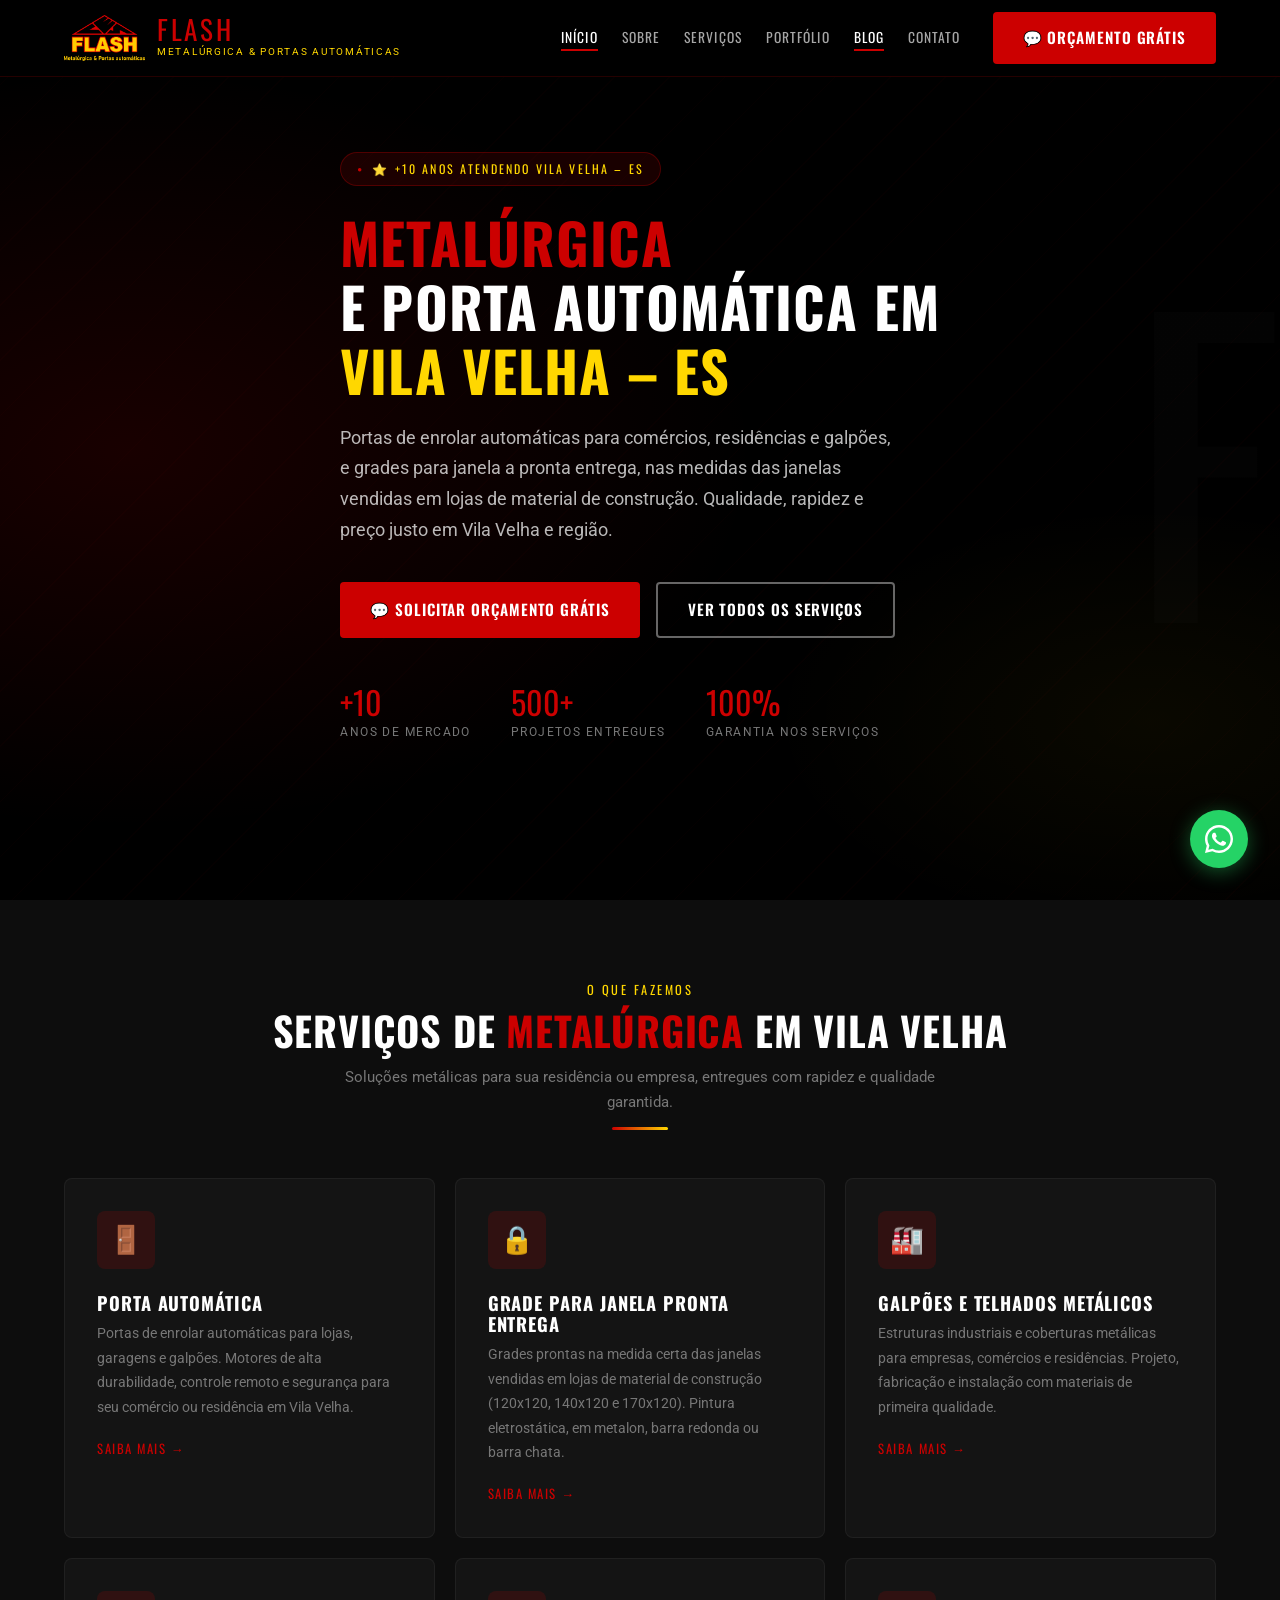
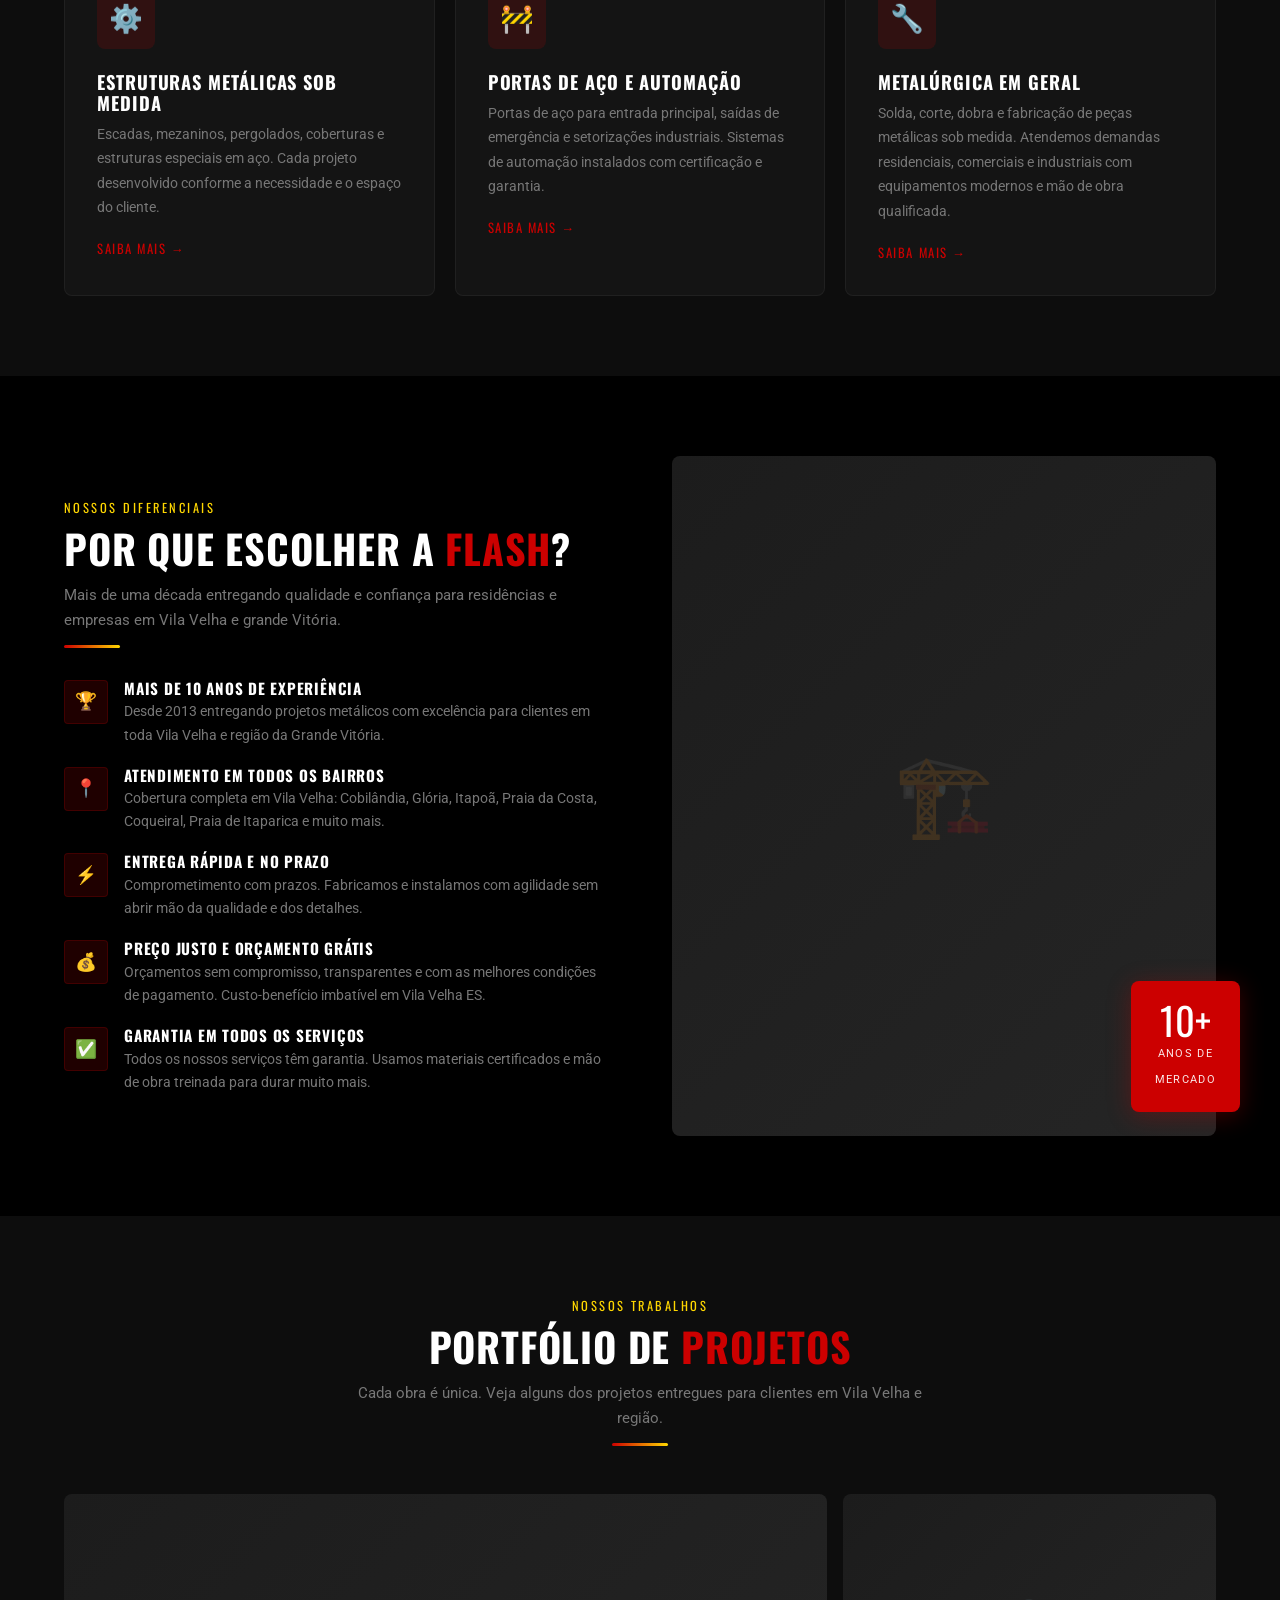
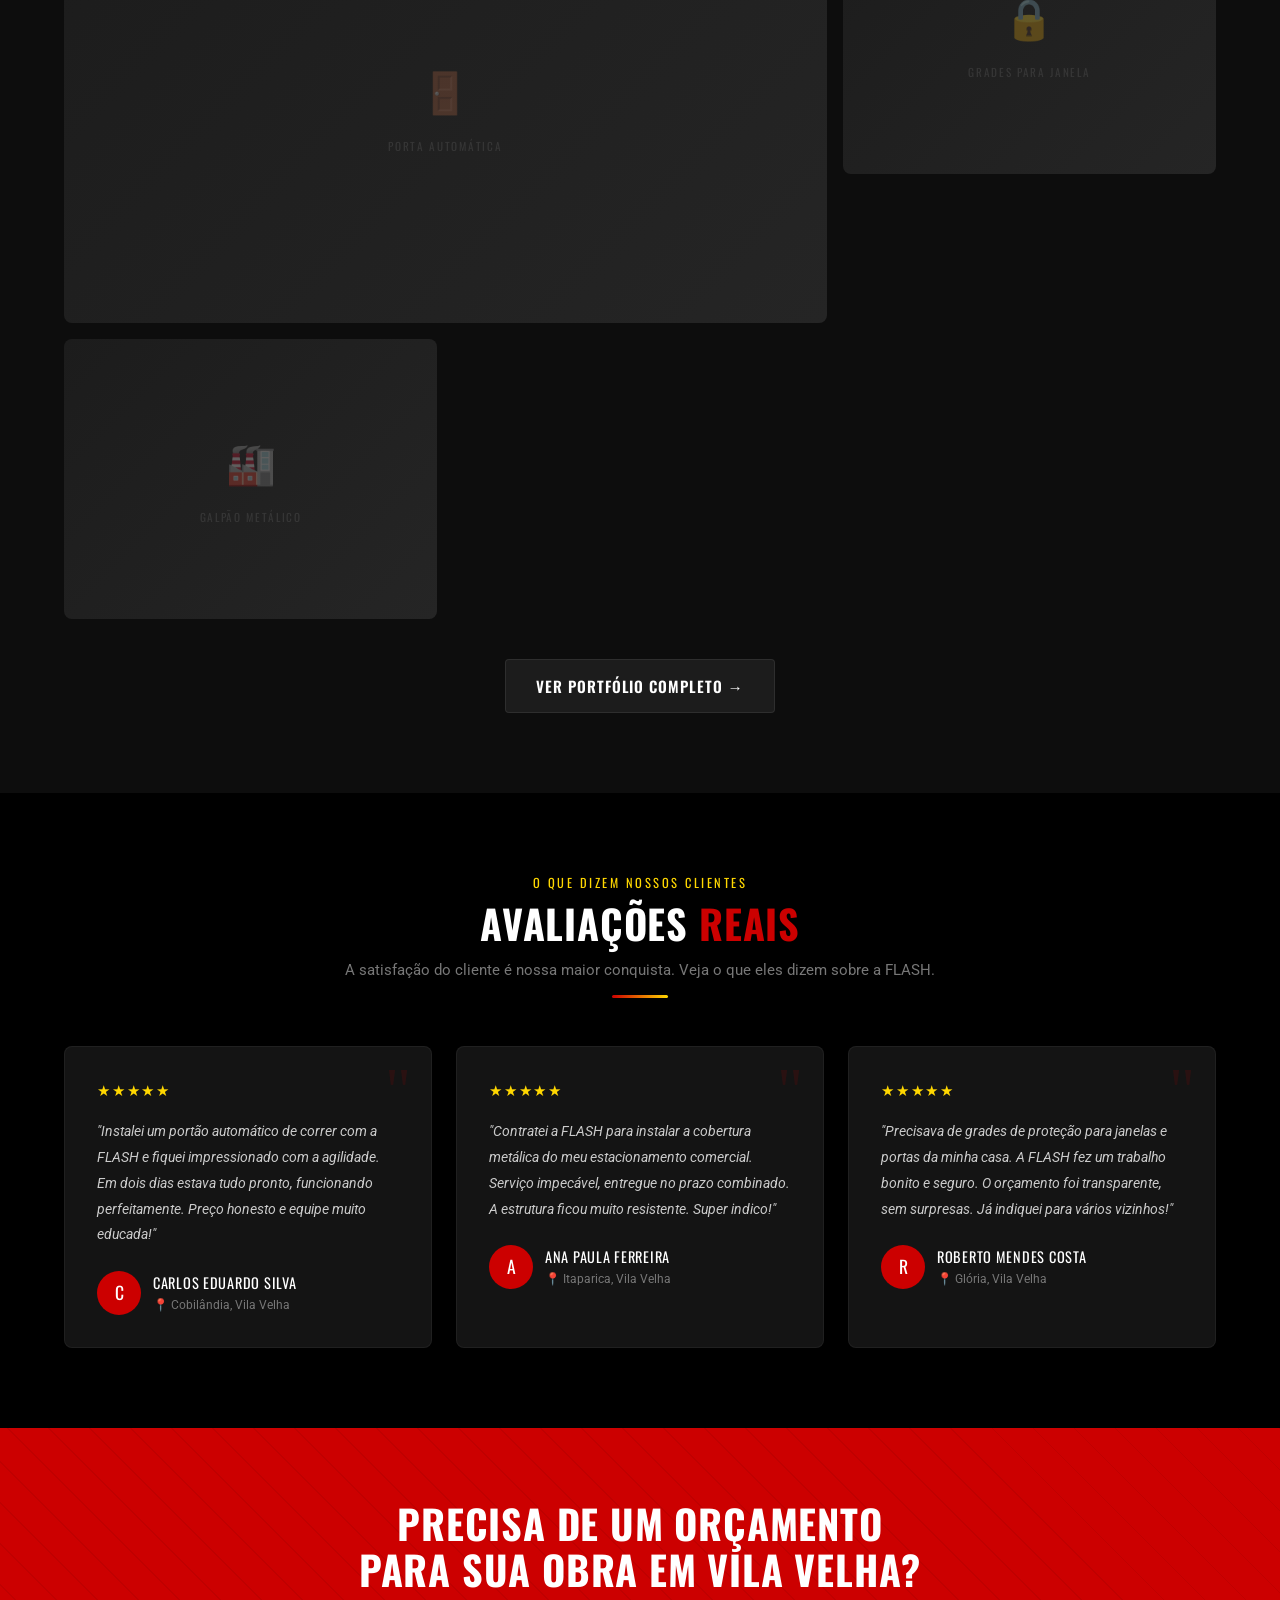
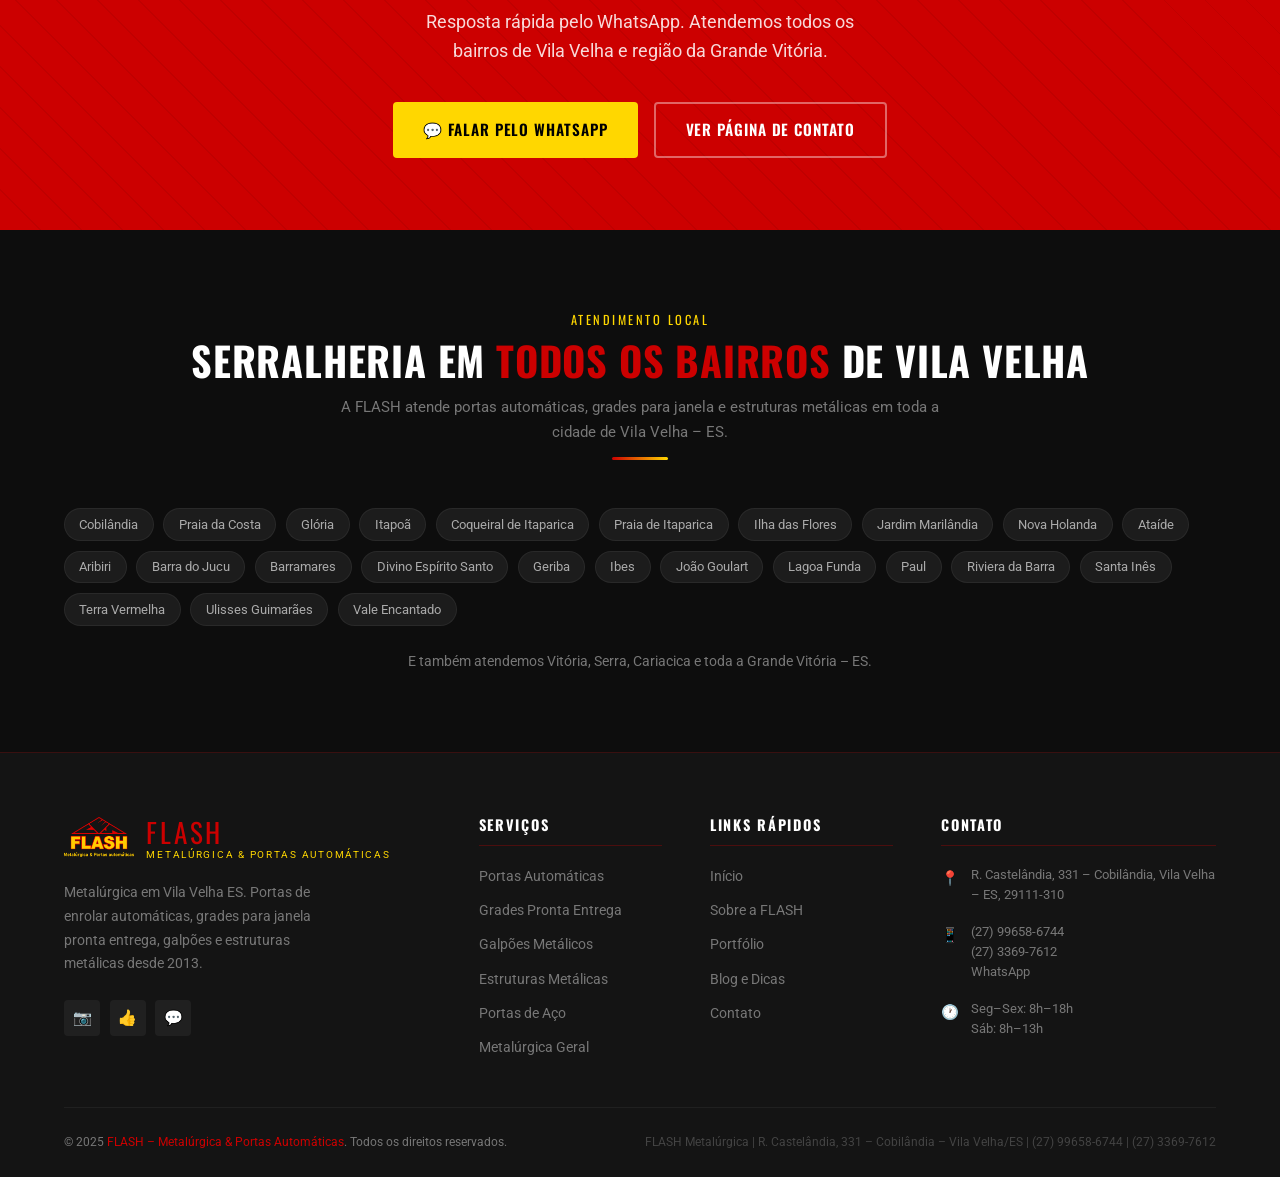
==== commit 2d360dbd: "feat: foco em porta automática e grades pronta entrega, tabela de preços e telefone fixo - Novo títu" ====
--- a/index.html
+++ b/index.html
@@ -3,13 +3,13 @@
 <head>
   <meta charset="UTF-8">
   <meta name="viewport" content="width=device-width, initial-scale=1.0">
-  <title>Serralheria em Vila Velha – FLASH Metalúrgica & Portas Automáticas</title>
-  <meta name="description" content="Serralheria completa em Vila Velha ES. Portões automáticos, grades de proteção, galpões metálicos e estruturas sob medida. Mais de 10 anos de experiência. Orçamento grátis pelo WhatsApp.">
-  <meta name="keywords" content="serralheria Vila Velha, portão automático Vila Velha, grades de proteção Vila Velha ES, metalúrgica Vila Velha ES, portão automático Cobilândia, serralheria ES">
+  <title>Metalúrgica e Porta Automática em Vila Velha – ES | FLASH</title>
+  <meta name="description" content="Metalúrgica em Vila Velha ES. Portas de enrolar automáticas, grades para janela pronta entrega, galpões e estruturas metálicas. Mais de 10 anos de experiência. Orçamento grátis pelo WhatsApp.">
+  <meta name="keywords" content="metalúrgica Vila Velha, porta automática Vila Velha, porta de enrolar automática Vila Velha ES, grade para janela pronta entrega, grade de janela Vila Velha, serralheria Vila Velha">
   <link rel="canonical" href="https://flashmetalurgica.com.br/">
   <!-- Open Graph -->
-  <meta property="og:title" content="FLASH – Serralheria & Portões Automáticos em Vila Velha ES">
-  <meta property="og:description" content="Portões automáticos, grades, galpões e estruturas metálicas sob medida em Vila Velha ES. Mais de 10 anos de mercado. Orçamento grátis.">
+  <meta property="og:title" content="FLASH – Metalúrgica e Porta Automática em Vila Velha ES">
+  <meta property="og:description" content="Portas de enrolar automáticas, grades para janela pronta entrega, galpões e estruturas metálicas em Vila Velha ES. Mais de 10 anos de mercado. Orçamento grátis.">
   <meta property="og:type" content="website">
   <meta property="og:url" content="https://flashmetalurgica.com.br/">
   <meta property="og:locale" content="pt_BR">
@@ -21,7 +21,7 @@
     "@id": "https://flashmetalurgica.com.br/#local-business",
     "name": "FLASH – Metalúrgica & Portas Automáticas",
     "image": "https://flashmetalurgica.com.br/assets/images/logo.png",
-    "description": "Serralheria completa especializada em portões automáticos, grades, galpões, telhados e estruturas metálicas sob medida em Vila Velha ES.",
+    "description": "Metalúrgica especializada em portas de enrolar automáticas, grades para janela pronta entrega, galpões, telhados e estruturas metálicas em Vila Velha ES.",
     "url": "https://flashmetalurgica.com.br/",
     "telephone": "+55-27-99658-6744",
     "priceRange": "$$",
@@ -45,7 +45,7 @@
     "sameAs": [],
     "hasMap": "https://maps.google.com/?q=R.+Castelândia,+331,+Cobilândia,+Vila+Velha,+ES",
     "areaServed": { "@type": "City", "name": "Vila Velha" },
-    "serviceType": ["Serralheria", "Portões Automáticos", "Grades de Proteção", "Estruturas Metálicas", "Galpões Metálicos"]
+    "serviceType": ["Metalúrgica", "Portas de Enrolar Automáticas", "Grades para Janela Pronta Entrega", "Estruturas Metálicas", "Galpões Metálicos"]
   }
   </script>
   <link rel="stylesheet" href="assets/css/style.css">
@@ -98,12 +98,12 @@
     <div class="hero-content">
       <div class="hero-badge">⭐ +10 Anos Atendendo Vila Velha – ES</div>
       <h1>
-        <span class="r">Portões Automáticos</span><br>
-        e Serralheria em<br>
+        <span class="r">Metalúrgica</span><br>
+        e Porta Automática em<br>
         <span class="y">Vila Velha – ES</span>
       </h1>
       <p class="hero-desc">
-        Da grade de proteção ao galpão industrial — a FLASH entrega estruturas metálicas sob medida com rapidez, qualidade e preço justo. Atendemos residências e empresas em todos os bairros de Vila Velha e região.
+        Portas de enrolar automáticas para comércios, residências e galpões, e grades para janela a pronta entrega, nas medidas das janelas vendidas em lojas de material de construção. Qualidade, rapidez e preço justo em Vila Velha e região.
       </p>
       <div class="hero-ctas">
         <a href="https://wa.me/5527996586744?text=Olá%2C%20FLASH!%20Quero%20solicitar%20um%20orçamento." class="btn btn-primary" target="_blank" rel="noopener">
@@ -135,21 +135,21 @@
   <div class="container">
     <div class="sec-center fade-up">
       <span class="sec-label">O que fazemos</span>
-      <h2 class="sec-title">Serviços de <span>Serralheria</span> em Vila Velha</h2>
-      <p class="sec-desc">Soluções metálicas completas para sua residência ou empresa. Tudo sob medida, entregue com rapidez e qualidade garantida.</p>
+      <h2 class="sec-title">Serviços de <span>Metalúrgica</span> em Vila Velha</h2>
+      <p class="sec-desc">Soluções metálicas para sua residência ou empresa, entregues com rapidez e qualidade garantida.</p>
       <div class="divider"></div>
     </div>
     <div class="services-grid">
       <div class="svc-card fade-up">
         <div class="svc-icon">🚪</div>
-        <h3 class="svc-title">Portões Automáticos</h3>
-        <p class="svc-desc">Portões basculantes, pivotantes e de correr com automação completa. Motores de alta durabilidade, controle remoto e segurança para sua garagem ou empresa em Vila Velha.</p>
+        <h3 class="svc-title">Porta Automática</h3>
+        <p class="svc-desc">Portas de enrolar automáticas para lojas, garagens e galpões. Motores de alta durabilidade, controle remoto e segurança para seu comércio ou residência em Vila Velha.</p>
         <a href="servicos.html#portoes" class="svc-link">Saiba mais →</a>
       </div>
       <div class="svc-card fade-up">
         <div class="svc-icon">🔒</div>
-        <h3 class="svc-title">Grades de Proteção</h3>
-        <p class="svc-desc">Grades residenciais e comerciais em ferro e alumínio. Design moderno ou clássico, instaladas com precisão para proteger janelas, portas e varandas em Vila Velha ES.</p>
+        <h3 class="svc-title">Grade para Janela Pronta Entrega</h3>
+        <p class="svc-desc">Grades prontas na medida certa das janelas vendidas em lojas de material de construção (120x120, 140x120 e 170x120). Pintura eletrostática, em metalon, barra redonda ou barra chata.</p>
         <a href="servicos.html#grades" class="svc-link">Saiba mais →</a>
       </div>
       <div class="svc-card fade-up">
@@ -251,17 +251,17 @@
     </div>
     <div class="portfolio-grid">
       <div class="port-item fade-up" data-cat="portoes">
-        <div class="port-placeholder"><span class="icon">🚪</span><span class="label">Portão Automático</span></div>
+        <div class="port-placeholder"><span class="icon">🚪</span><span class="label">Porta Automática</span></div>
         <div class="port-overlay">
-          <span class="port-tag">Portões Automáticos</span>
-          <span class="port-title">Portão de Correr — Cobilândia</span>
+          <span class="port-tag">Portas Automáticas</span>
+          <span class="port-title">Porta de Enrolar Automática — Cobilândia</span>
         </div>
       </div>
       <div class="port-item fade-up" data-cat="grades">
-        <div class="port-placeholder"><span class="icon">🔒</span><span class="label">Grades de Proteção</span></div>
+        <div class="port-placeholder"><span class="icon">🔒</span><span class="label">Grades para Janela</span></div>
         <div class="port-overlay">
-          <span class="port-tag">Grades de Proteção</span>
-          <span class="port-title">Grades Residenciais — Glória</span>
+          <span class="port-tag">Grades Pronta Entrega</span>
+          <span class="port-title">Grades para Janela — Glória</span>
         </div>
       </div>
       <div class="port-item fade-up" data-cat="galpoes">
@@ -347,7 +347,7 @@
     <div class="sec-center fade-up">
       <span class="sec-label">Atendimento local</span>
       <h2 class="sec-title">Serralheria em <span>Todos os Bairros</span> de Vila Velha</h2>
-      <p class="sec-desc">A FLASH atende portões automáticos, grades e estruturas metálicas em toda a cidade de Vila Velha – ES.</p>
+      <p class="sec-desc">A FLASH atende portas automáticas, grades para janela e estruturas metálicas em toda a cidade de Vila Velha – ES.</p>
       <div class="divider"></div>
     </div>
     <div class="bairros-list fade-up">
@@ -394,7 +394,7 @@
             <span class="logo-sub">Metalúrgica &amp; Portas Automáticas</span>
           </div>
         </div>
-        <p class="footer-desc">Serralheria completa em Vila Velha ES. Portões automáticos, grades, galpões e estruturas metálicas sob medida desde 2013.</p>
+        <p class="footer-desc">Metalúrgica em Vila Velha ES. Portas de enrolar automáticas, grades para janela pronta entrega, galpões e estruturas metálicas desde 2013.</p>
         <div class="footer-social">
           <a href="#" class="soc-link" aria-label="Instagram" title="Instagram">📷</a>
           <a href="#" class="soc-link" aria-label="Facebook" title="Facebook">👍</a>
@@ -404,8 +404,8 @@
       <div>
         <h4 class="foot-col-title">Serviços</h4>
         <ul class="foot-links">
-          <li><a href="servicos.html#portoes">Portões Automáticos</a></li>
-          <li><a href="servicos.html#grades">Grades de Proteção</a></li>
+          <li><a href="servicos.html#portoes">Portas Automáticas</a></li>
+          <li><a href="servicos.html#grades">Grades Pronta Entrega</a></li>
           <li><a href="servicos.html#galpoes">Galpões Metálicos</a></li>
           <li><a href="servicos.html#estruturas">Estruturas Metálicas</a></li>
           <li><a href="servicos.html#portas">Portas de Aço</a></li>
@@ -434,6 +434,7 @@
           <span class="foot-ico">📱</span>
           <div class="foot-txt">
             <a href="tel:+5527996586744" itemprop="telephone">(27) 99658-6744</a><br>
+            <a href="tel:+552733697612">(27) 3369-7612</a><br>
             <a href="https://wa.me/5527996586744" target="_blank" rel="noopener">WhatsApp</a>
           </div>
         </div>
@@ -445,7 +446,7 @@
     </div>
     <div class="footer-bottom">
       <p class="foot-copy">© 2025 <a href="index.html">FLASH – Metalúrgica &amp; Portas Automáticas</a>. Todos os direitos reservados.</p>
-      <p class="foot-nap">FLASH Metalúrgica | R. Castelândia, 331 – Cobilândia – Vila Velha/ES | (27) 99658-6744</p>
+      <p class="foot-nap">FLASH Metalúrgica | R. Castelândia, 331 – Cobilândia – Vila Velha/ES | (27) 99658-6744 | (27) 3369-7612</p>
     </div>
   </div>
 </footer>
--- a/assets/css/style.css
+++ b/assets/css/style.css
@@ -799,3 +799,12 @@
   .gsc-metrics { grid-template-columns: 1fr; }
   .team-grid { grid-template-columns: 1fr; }
 }
+
+/* ===== TABELA DE PREÇOS – GRADES PRONTA ENTREGA ===== */
+.price-grid { display: grid; grid-template-columns: repeat(auto-fit, minmax(min(240px, 100%), 1fr)); gap: 1rem; margin: 1.5rem 0; }
+.price-box { background: var(--dark-3); border: 1px solid var(--dark-4); border-radius: var(--r-lg); overflow: hidden; }
+.price-box h3 { font-family: var(--font-h); font-size: 1rem; text-transform: uppercase; letter-spacing: .04em; background: var(--dark-4); color: var(--white); padding: .65rem 1rem; margin: 0; }
+.price-box table { width: 100%; border-collapse: collapse; }
+.price-box td { padding: .55rem 1rem; font-size: .9rem; color: rgba(255,255,255,.85); border-top: 1px solid var(--dark-4); white-space: nowrap; }
+.price-box td:last-child { text-align: right; font-weight: 700; color: var(--red); white-space: nowrap; }
+.price-note { font-size: .8rem !important; color: var(--gray-500); }
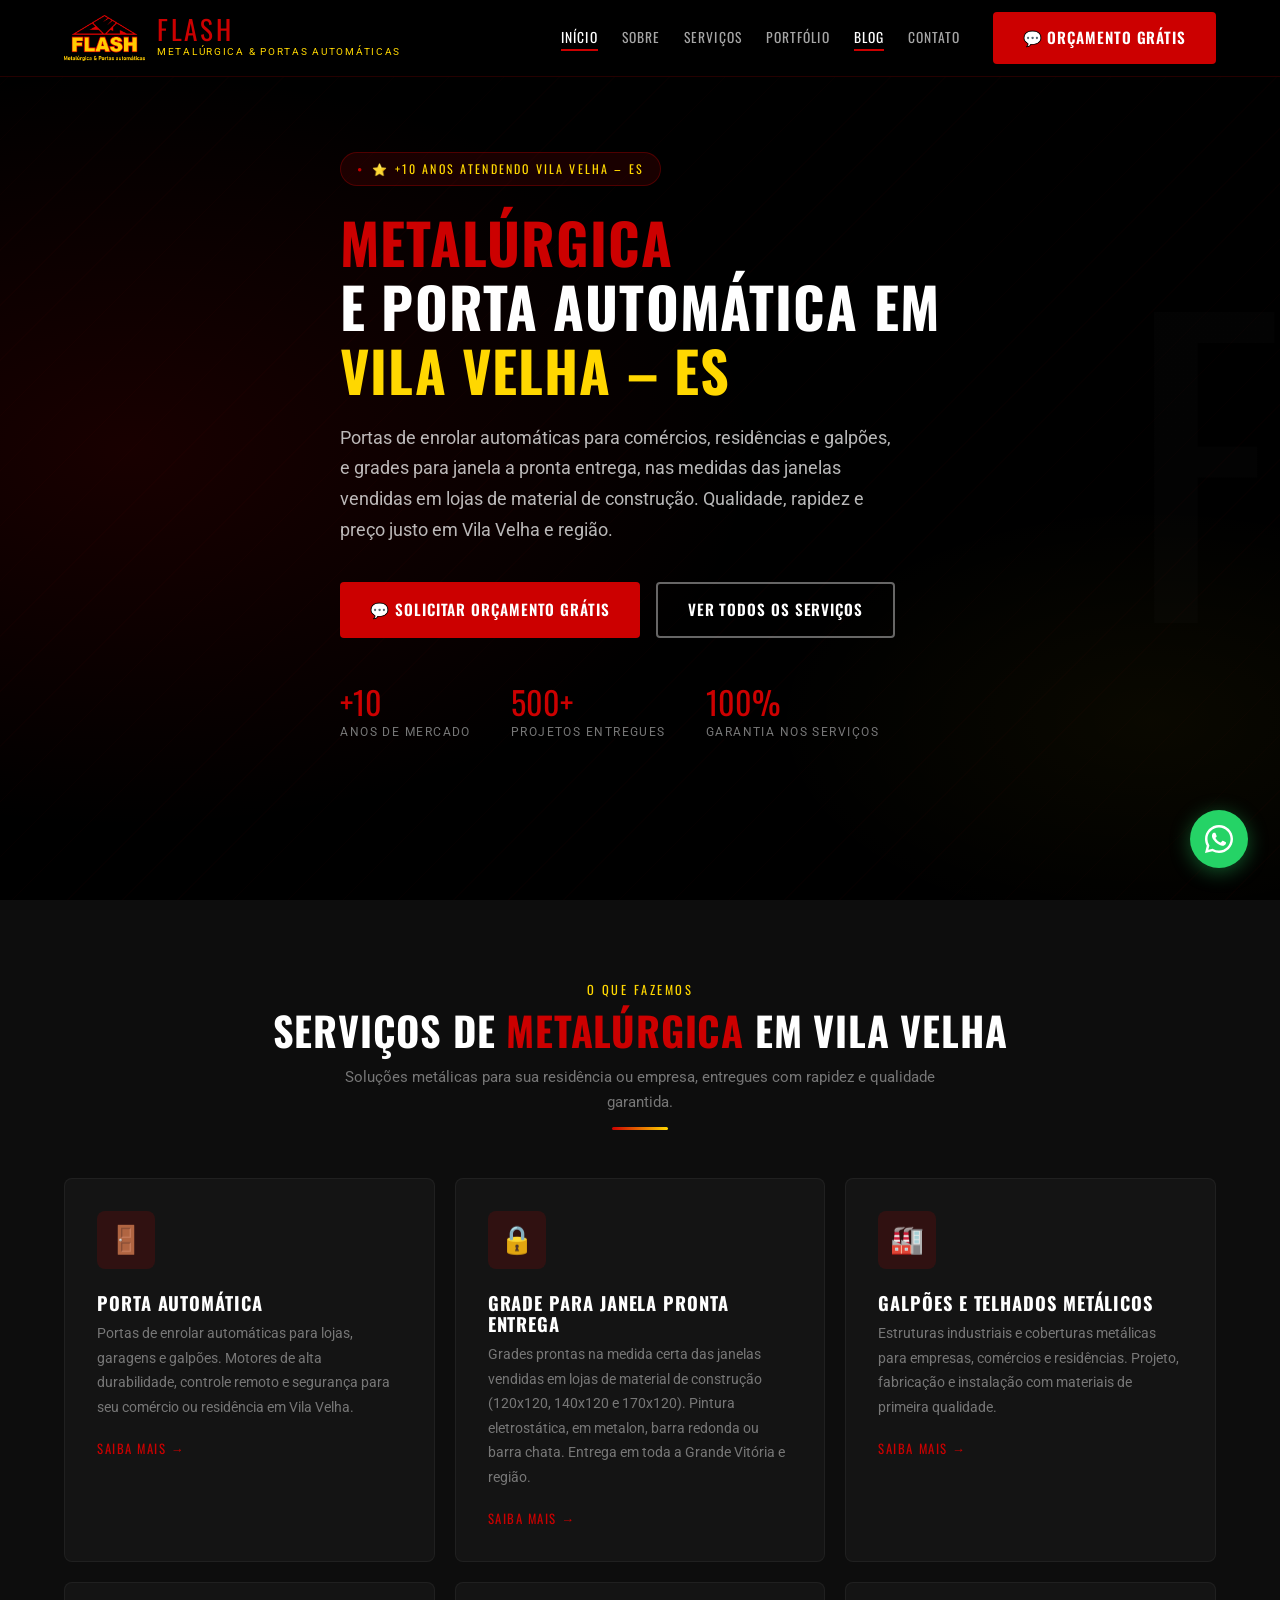
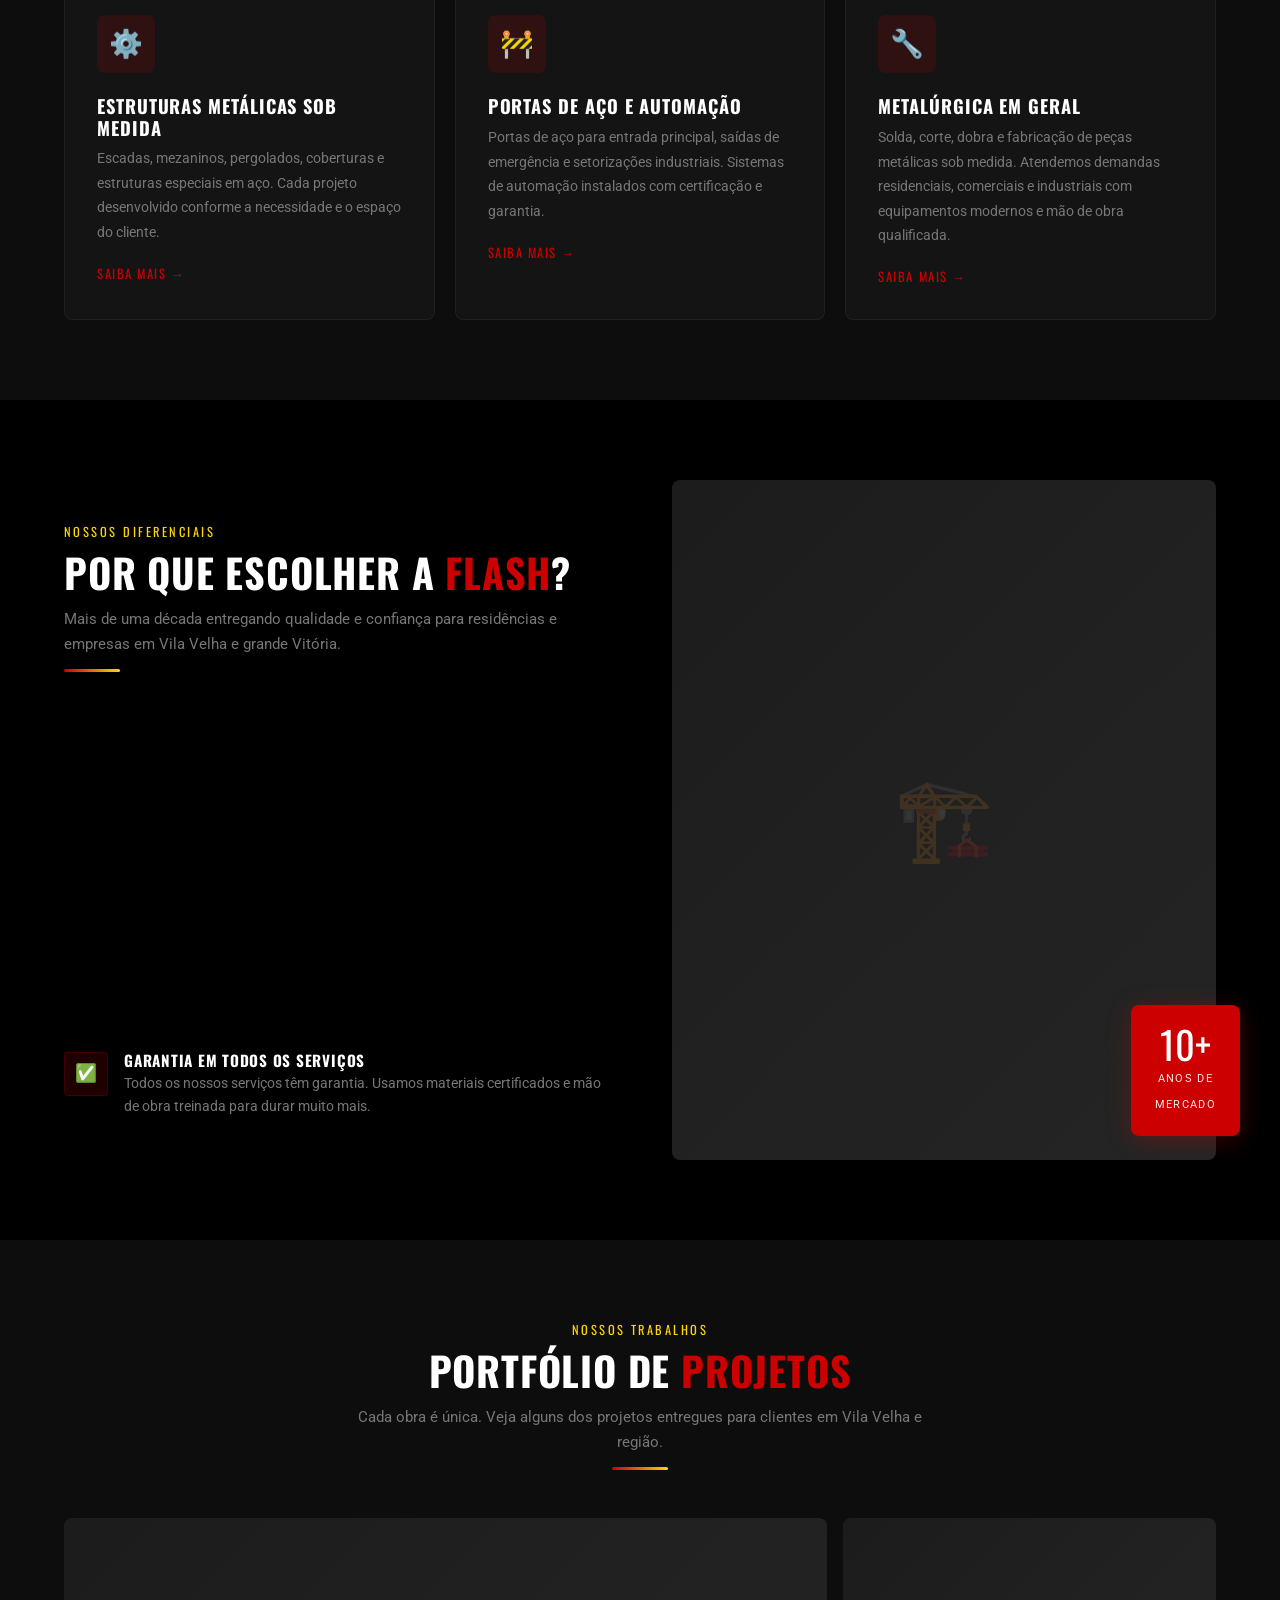
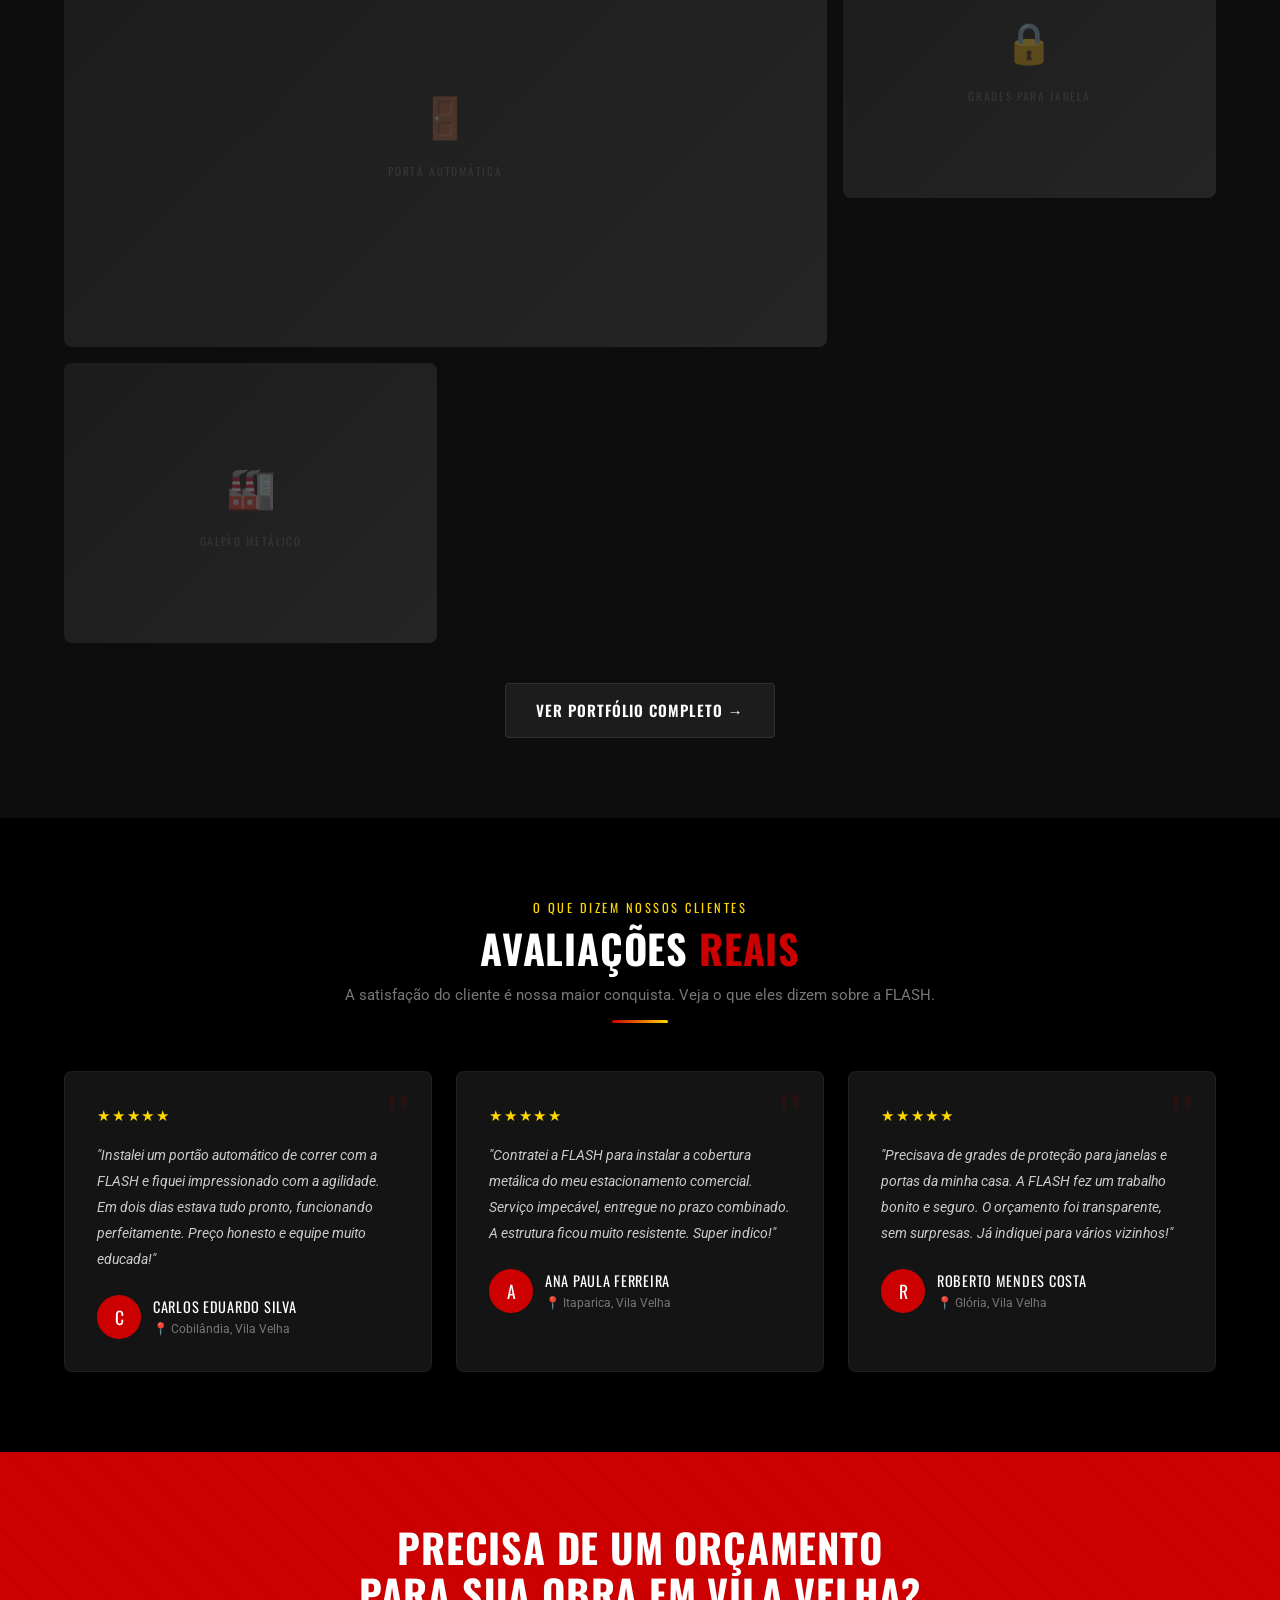
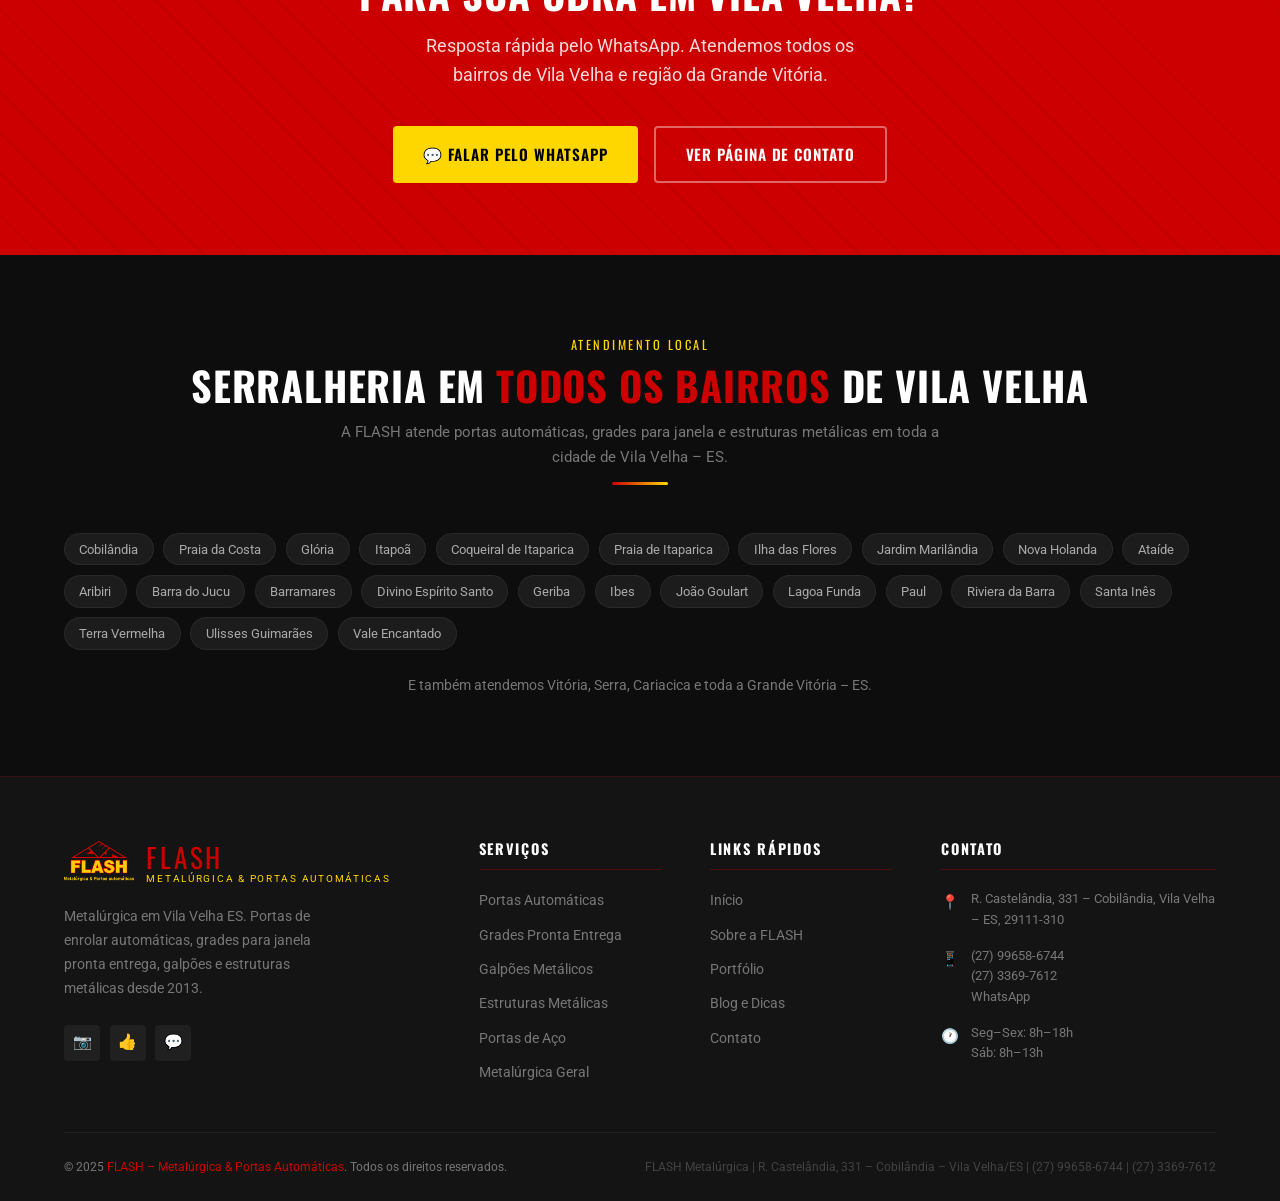
==== commit ab3c2a36: "feat: grades com entrega em toda a Grande Vitória e região Co-Authored-By: Claude Opus 5.5 <noreply@" ====
--- a/index.html
+++ b/index.html
@@ -149,7 +149,7 @@
       <div class="svc-card fade-up">
         <div class="svc-icon">🔒</div>
         <h3 class="svc-title">Grade para Janela Pronta Entrega</h3>
-        <p class="svc-desc">Grades prontas na medida certa das janelas vendidas em lojas de material de construção (120x120, 140x120 e 170x120). Pintura eletrostática, em metalon, barra redonda ou barra chata.</p>
+        <p class="svc-desc">Grades prontas na medida certa das janelas vendidas em lojas de material de construção (120x120, 140x120 e 170x120). Pintura eletrostática, em metalon, barra redonda ou barra chata. Entrega em toda a Grande Vitória e região.</p>
         <a href="servicos.html#grades" class="svc-link">Saiba mais →</a>
       </div>
       <div class="svc-card fade-up">
